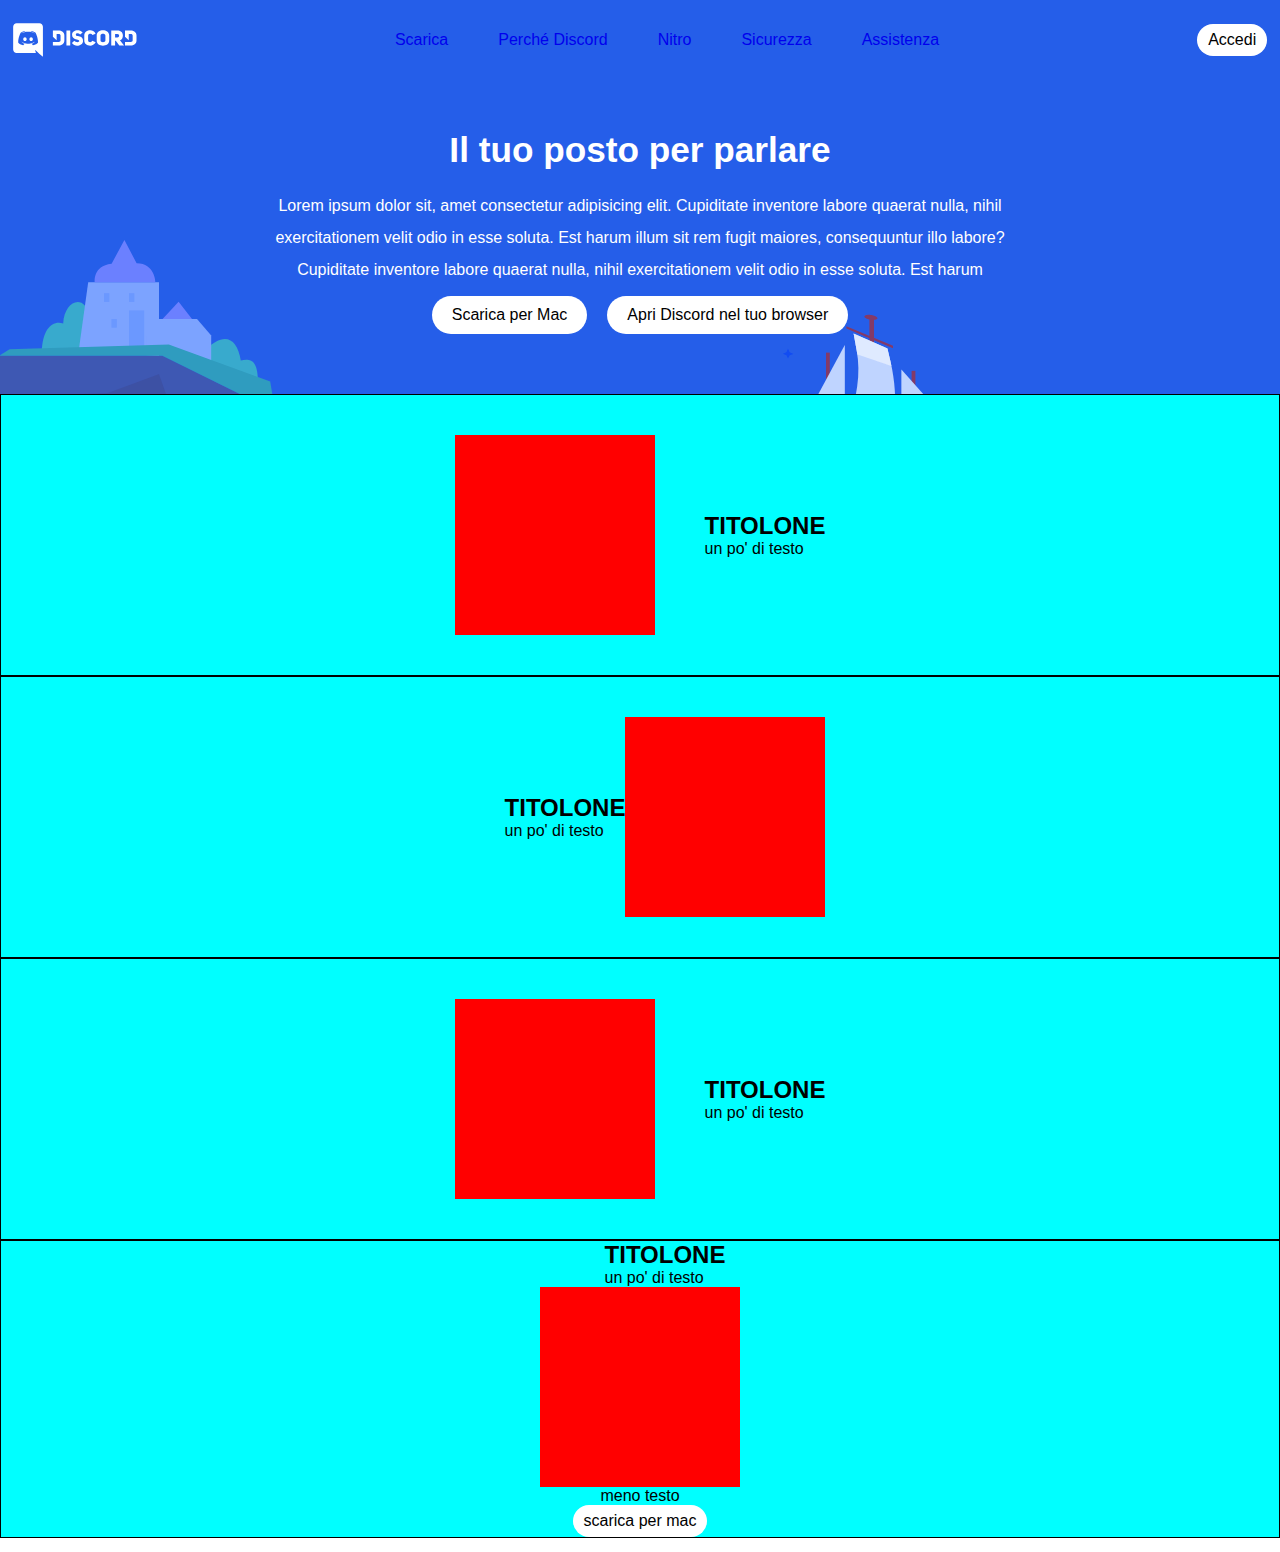
==== index.html @ cb8ab9f3 "[add] jumbotron background [fix] button" ====
<!DOCTYPE html>
<html lang="en">
<head>
  <meta charset="UTF-8">
  <meta name="viewport" content="width=device-width, initial-scale=1.0">
  
  <link rel="stylesheet" href="https://cdnjs.cloudflare.com/ajax/libs/font-awesome/6.4.0/css/all.min.css" integrity="sha512-iecdLmaskl7CVkqkXNQ/ZH/XLlvWZOJyj7Yy7tcenmpD1ypASozpmT/E0iPtmFIB46ZmdtAc9eNBvH0H/ZpiBw==" crossorigin="anonymous"/>
  
  <link rel="stylesheet" href="assets/css/style.css">
  <title>Discord</title>
</head>

<body>

  <header>

    <div class="top-bar container flexbox">

      <!-- logo-top -->
      <div class="logo-top">
        <img src="assets/img/logo.svg" alt="Logo">
      </div>
      <!-- /logo-top -->
      
      <div class="nav">
        <ul class="flexbox">
          <li><a href="#">Scarica</a></li>
          <li><a href="#">Perché Discord</a></li>
          <li><a href="#">Nitro</a></li>
          <li><a href="#">Sicurezza</a></li>
          <li><a href="#">Assistenza</a></li>
        </ul>
      </div>
      <!-- /nav -->
      
      <!-- login -->
      <div class="button small-btn" id="login">
        <a href="#">Accedi</a>
      </div>
      <!-- /login -->

    </div>
    

  </header>
  
  <main>

    <!-- DESCRIZIONE + DOWNLOAD -->
    <div class="jumbotron">
      <div class="dida-download container">
        <h1>Il tuo posto per parlare</h1>
        
        <p>
          Lorem ipsum dolor sit, amet consectetur adipisicing elit. Cupiditate inventore labore quaerat nulla, nihil exercitationem velit odio in esse soluta. Est harum illum sit rem fugit maiores, consequuntur illo labore? Cupiditate inventore labore quaerat nulla, nihil exercitationem velit odio in esse soluta. Est harum 
        </p>
        
        <ul class="download flexbox">
          <li>
            <div class="button big-btn" id="top-mac-download">
              <a href="#"><i class="fa-solid fa-down-long"></i> Scarica per Mac</a>

            </div>
          </li>
          
          <li>
            <div class="button big-btn" id="link-web-app">
              <a href="#">Apri Discord nel tuo browser</a>
            </div>
          </li>
        </ul>
        
        
      </div>
    </div>
    <!-- /DESCRIZIONE + DOWNLOAD -->

    <!-- INFOBOX CONTAINER -->
    <div class="main-center flexbox">
      
      <!-- INFO 1 -->
      <section class="info-box">
        <div class="info-section container flexbox">
          
          <div class="img-box"></div>
          <div class="text-box">
            <h2>TITOLONE</h2>
            <p>un po' di testo</p>
          </div>
        </div>
        
      </section>
      <!-- /INFO 1 -->
      
      <!-- INFO 2 -->
      <section class="info-box">
        <div class="info-section container flexbox">
          
          <div class="img-box"></div>
          <div class="text-box">
            <h2>TITOLONE</h2>
            <p>un po' di testo</p>
          </div>
        </div>
        
      </section>
      <!-- /INFO 2 -->
      
      <!-- INFO 3 -->
      <section class="info-box">
        <div class="info-section container flexbox">
          
          <div class="img-box"></div>
          <div class="text-box">
            <h2>TITOLONE</h2>
            <p>un po' di testo</p>
          </div>
        </div>
        
      </section>
      <!-- /INFO 3 -->
      
      <!-- INFO 4 COLUMN GROW -->
      <section class="info-box">
        <div class="container flexbox special">
          <div class="button" id="mac-download">scarica per mac</div>
          <span>meno testo</span>
          <div class="img-box"></div>
          <div class="text-box">
            <h2>TITOLONE</h2>
            <p>un po' di testo</p>
          </div>
        </div>
        
      </section>
      <!-- /INFO 4 COLUMN GROW -->
    </div>
    <!-- /INFOBOX CONTAINER -->
    
    
  </main>
  
  <footer>
    <div class="footer-top">
      <!-- dida + social -->
      <div class="dida">
        
      </div>
      <!-- /dida + social -->
      
      <!-- prodotto -->
      <div class="section-list">
        
      </div>
      <!-- /prodotto -->
      
      <div class="section-list">
        
      </div>
      <!-- /compagnia -->
      
      <!-- risorse -->
      <div class="section-list">
        
      </div>
      <!-- /risorse -->
      
      <!-- norme -->
      <div class="section-list">
        
      </div>
      <!-- /norme -->
    </div>
    
    <div div class="footer-bottom">
      <div class="logo-bottom"></div>
      <div class="button" id="register"></div>
    </div>
  </footer>
  
</body>
</html>
---- assets/css/style.css ----
* {
  margin: 0;
  padding: 0;
  box-sizing: border-box;
}

body {
  font-family: 'Trebuchet MS', 'Lucida Sans Unicode', 'Lucida Grande', 'Lucida Sans', Arial, sans-serif;
  background-color: #fff;
}

a {
  text-decoration: none;
}

ul li {
  list-style: none;
}

.debug {
  border: 1px solid black;
}

.container {
  width: 98%;
  max-width: 1400px;
  margin: 0 auto;
}

.flexbox {
  display: flex;
  justify-content: center;
}

.clearfix::after {
  content: '';
  display: table;
  clear: both;
}

/* HEADER */

header {
  background-color: #255EE9;
  /* CANCELLA L'ALTEZZA E BORDER */
  height: 80px; 
}

header .top-bar {
  justify-content: space-between;
  align-items: center;
  height: 100%;
}

.top-bar .logo-top img {
  vertical-align: middle;
}

.top-bar ul li {
  padding: 0 25px;
  color: white;
}

.button {
  padding: 7px 11px;
  border-radius: 20px;
  background-color: white;
}

.button.small {
  font-size: 0.8rem;
}

.button a {
  color: black;

}

.button.big-btn {
  display: inline-block;
  padding: 10px 20px;
}


.top-bar .nav a:hover {
  color: white;
  text-decoration: underline;
}

.top-bar .nav a:visited {
  color: white;
}

/* JUMBOTRON */

.jumbotron {
  background-image: url(../img/jumbo.png);
  background-size: auto;
  padding: 50px 0;
  color: white;
  text-align: center;
}

.jumbotron .container {
  width: 60%;
}

.jumbotron h1 {
  padding-bottom: 20px;
  font-size: 2.2rem;
}

.jumbotron p {
  line-height: 2;
}

.download {
  justify-content: center;
}

.jumbotron ul li {
  padding: 10px;
}

/* MAIN */

.info-box {
  width: 100%;
  /* height: 400px; */
  background-color: cyan;
  border: 1px solid black;
  /* flex-grow: 1; */
}

.info-section {
  padding: 40px 0;
  align-items: center;
}

.info-box .img-box {
  width: 200px;
  height: 200px;
  background-color: red;
}

.info-box .text-box {
  padding-left: 50px;
}

.main-center {
  flex-direction: column;
}

.info-box .special {
  flex-direction: column-reverse;
  align-items: center;
}

.main-center .info-box:nth-child(even) .info-section {
  flex-direction: row-reverse;
}
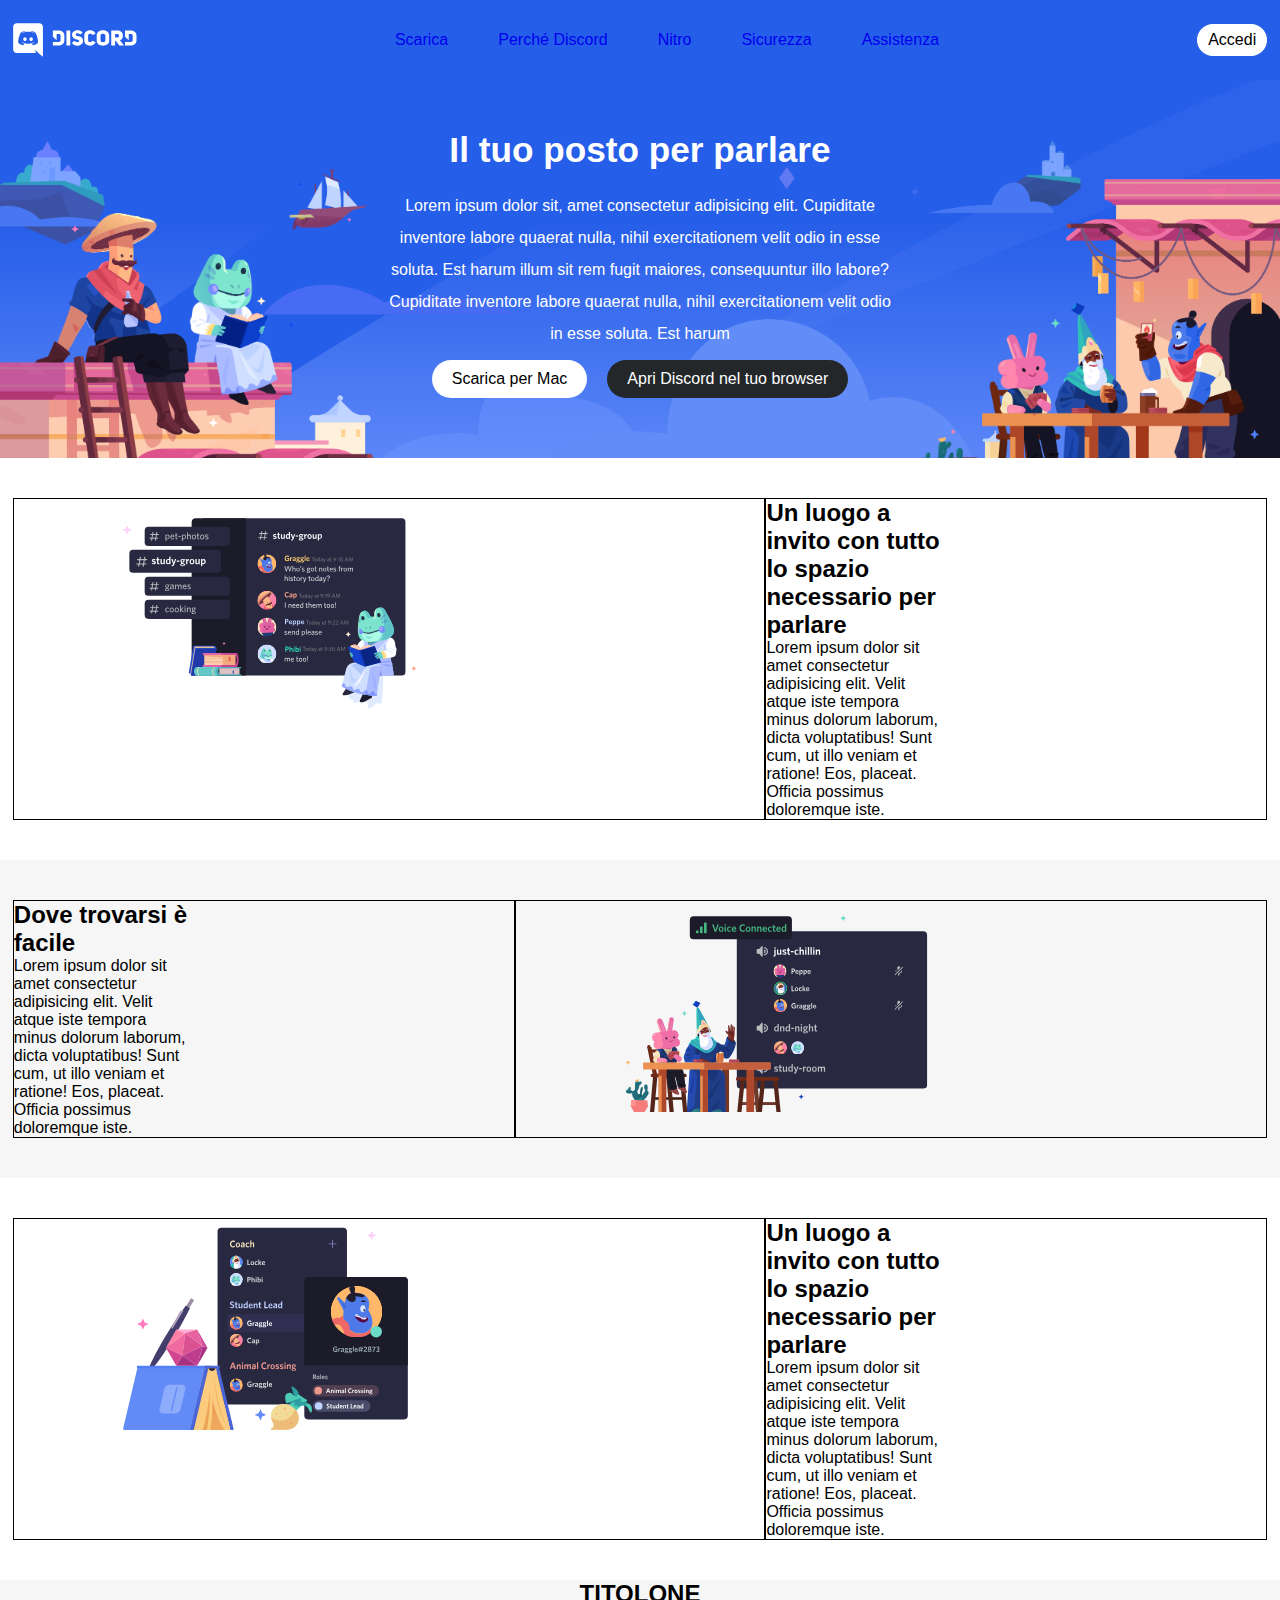
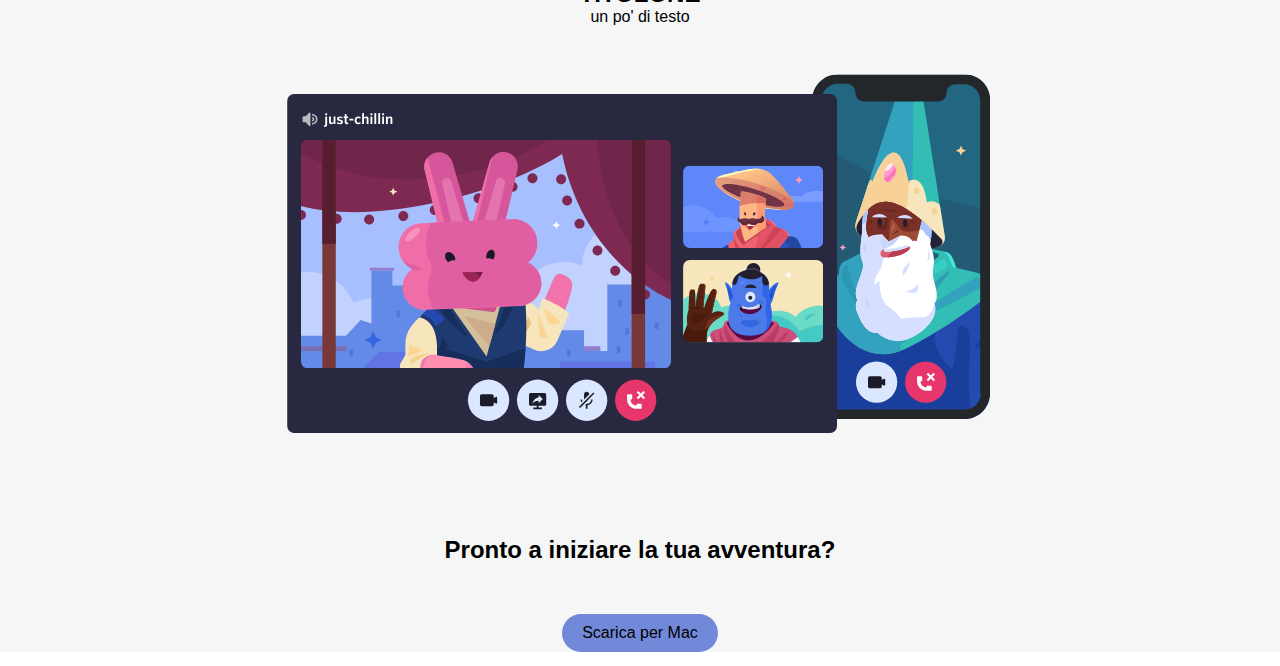
==== commit 3216d25f: "[add] main section" ====
--- a/index.html
+++ b/index.html
@@ -80,56 +80,80 @@
       
       <!-- INFO 1 -->
       <section class="info-box">
-        <div class="info-section container flexbox">
-          
-          <div class="img-box"></div>
+        <div class="info-section container flexbox debug-box">
+          
+          <div class="img-box">
+            <img src="assets/img/item1.svg" alt="">
+          </div>
+
+          <div class="text-box">
+            <h2>Un luogo a invito con tutto lo spazio necessario per parlare</h2>
+            <p>Lorem ipsum dolor sit amet consectetur adipisicing elit. Velit atque iste tempora minus dolorum laborum, dicta voluptatibus! Sunt cum, ut illo veniam et ratione! Eos, placeat. Officia possimus doloremque iste.</p>
+          </div>
+
+        </div>
+        
+      </section>
+      <!-- /INFO 1 -->
+      
+      <!-- INFO 2 -->
+      <section class="info-box">
+        <div class="info-section container flexbox debug-box">
+          
+          <div class="img-box">
+            <img src="assets/img/item2.svg" alt="">
+          </div>
+
+          <div class="text-box">
+            <h2>Dove trovarsi è facile</h2>
+            <p>Lorem ipsum dolor sit amet consectetur adipisicing elit. Velit atque iste tempora minus dolorum laborum, dicta voluptatibus! Sunt cum, ut illo veniam et ratione! Eos, placeat. Officia possimus doloremque iste.</p>
+          </div>
+
+        </div>
+        
+      </section>
+      <!-- /INFO 2 -->
+      
+      <!-- INFO 3 -->
+      <section class="info-box">
+        <div class="info-section container flexbox debug-box">
+          
+          <div class="img-box">
+            <img src="assets/img/item3.svg" alt="">
+          </div>
+
+          <div class="text-box">
+            <h2>Un luogo a invito con tutto lo spazio necessario per parlare</h2>
+            <p>Lorem ipsum dolor sit amet consectetur adipisicing elit. Velit atque iste tempora minus dolorum laborum, dicta voluptatibus! Sunt cum, ut illo veniam et ratione! Eos, placeat. Officia possimus doloremque iste.</p>
+          </div>
+
+        </div>
+        
+      </section>
+      <!-- /INFO 3 -->
+      
+      <!-- INFO 4 COLUMN GROW -->
+      <section class="info-box">
+        <div class="special container flexbox">
           <div class="text-box">
             <h2>TITOLONE</h2>
             <p>un po' di testo</p>
           </div>
-        </div>
-        
-      </section>
-      <!-- /INFO 1 -->
-      
-      <!-- INFO 2 -->
-      <section class="info-box">
-        <div class="info-section container flexbox">
-          
-          <div class="img-box"></div>
-          <div class="text-box">
-            <h2>TITOLONE</h2>
-            <p>un po' di testo</p>
-          </div>
-        </div>
-        
-      </section>
-      <!-- /INFO 2 -->
-      
-      <!-- INFO 3 -->
-      <section class="info-box">
-        <div class="info-section container flexbox">
-          
-          <div class="img-box"></div>
-          <div class="text-box">
-            <h2>TITOLONE</h2>
-            <p>un po' di testo</p>
-          </div>
-        </div>
-        
-      </section>
-      <!-- /INFO 3 -->
-      
-      <!-- INFO 4 COLUMN GROW -->
-      <section class="info-box">
-        <div class="container flexbox special">
-          <div class="button" id="mac-download">scarica per mac</div>
-          <span>meno testo</span>
-          <div class="img-box"></div>
-          <div class="text-box">
-            <h2>TITOLONE</h2>
-            <p>un po' di testo</p>
-          </div>
+
+          <div class="img-box">
+            <img src="assets/img/item4-big.svg" alt="">
+          </div>
+
+          <div class="cta">
+            <h2>Pronto a iniziare la tua avventura?</h2>
+          </div>
+          
+          <div class="button big-btn" id="main-download">
+            <a href="#">
+              <i class="fa-solid fa-down-long"></i> Scarica per Mac
+            </a>
+          </div>
+
         </div>
         
       </section>
--- a/assets/css/style.css
+++ b/assets/css/style.css
@@ -18,6 +18,11 @@
 }
 
 .debug {
+  border: 3px solid black;
+}
+
+.debug-box > div {
+  background-color: rgba(255, 0, 0, 0,2);
   border: 1px solid black;
 }
 
@@ -76,75 +81,87 @@
 
 }
 
+
+.top-bar .nav a:hover {
+  color: white;
+  text-decoration: underline;
+}
+
+.top-bar .nav a:visited {
+  color: white;
+}
+
+/* JUMBOTRON */
+
+.jumbotron {
+  padding: 50px 0;
+  background-image: url(../img/jumbo.png);
+  background-size: cover;
+  background-repeat: no-repeat;
+  color: white;
+  text-align: center;
+}
+
+.jumbotron .container {
+  width: 40%;
+}
+
+.jumbotron h1 {
+  padding-bottom: 20px;
+  font-size: 2.2rem;
+}
+
+.jumbotron p {
+  line-height: 2;
+}
+
+.download {
+  justify-content: center;
+}
+
+.jumbotron ul li {
+  padding: 10px;
+}
+
 .button.big-btn {
   display: inline-block;
   padding: 10px 20px;
 }
 
-
-.top-bar .nav a:hover {
-  color: white;
-  text-decoration: underline;
-}
-
-.top-bar .nav a:visited {
-  color: white;
-}
-
-/* JUMBOTRON */
-
-.jumbotron {
-  background-image: url(../img/jumbo.png);
-  background-size: auto;
-  padding: 50px 0;
-  color: white;
-  text-align: center;
-}
-
-.jumbotron .container {
-  width: 60%;
-}
-
-.jumbotron h1 {
-  padding-bottom: 20px;
-  font-size: 2.2rem;
-}
-
-.jumbotron p {
-  line-height: 2;
-}
-
-.download {
-  justify-content: center;
-}
-
-.jumbotron ul li {
-  padding: 10px;
+#link-web-app {
+  background-color: #23272A;
+}
+
+#link-web-app a {
+  color: white;
 }
 
 /* MAIN */
 
-.info-box {
-  width: 100%;
-  /* height: 400px; */
-  background-color: cyan;
-  border: 1px solid black;
-  /* flex-grow: 1; */
-}
+/* .info-box {
+
+} */
 
 .info-section {
   padding: 40px 0;
-  align-items: center;
+  /* align-items: center;
+  justify-content: center; */
 }
 
 .info-box .img-box {
-  width: 200px;
-  height: 200px;
-  background-color: red;
+  width: 60%;
+  padding-left: 100px;
+  
+}
+
+.info-box .img-box img{
+  width: 50%;
 }
 
 .info-box .text-box {
-  padding-left: 50px;
+  width: 40%;
+  height: 100%;
+  padding-right: 325px;
 }
 
 .main-center {
@@ -152,10 +169,37 @@
 }
 
 .info-box .special {
-  flex-direction: column-reverse;
+  flex-direction: column;
   align-items: center;
+}
+
+
+.main-center .info-box:nth-child(even){
+  background-color: #F6F6F6;;
 }
 
 .main-center .info-box:nth-child(even) .info-section {
   flex-direction: row-reverse;
+}
+
+.special .text-box {
+  text-align: center;
+  width: 100%;
+  padding-right: 0;
+}
+
+.special .img-box {
+  padding: 0;
+}
+
+.special .img-box img {
+  width: 100%;  
+}
+
+.cta {
+  padding: 50px 0;
+} 
+
+#main-download {
+  background-color: #7289DA;
 }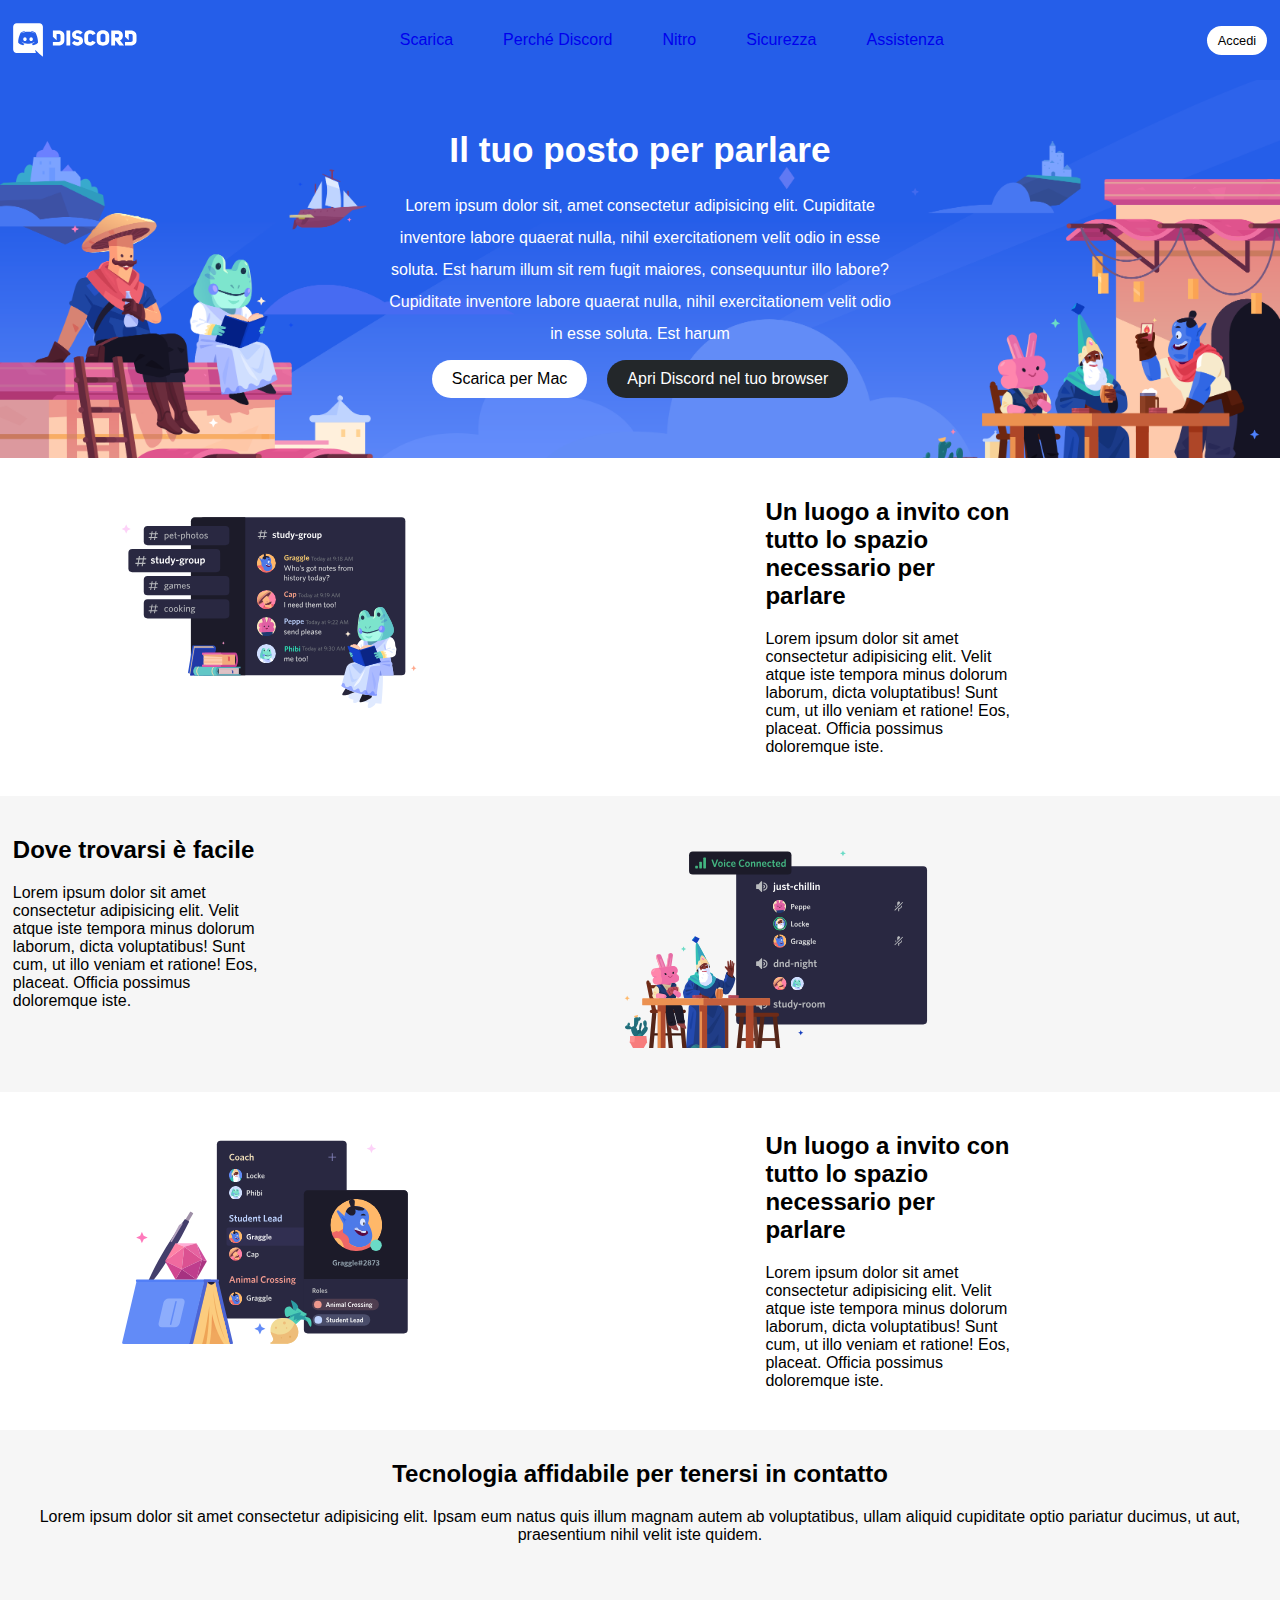
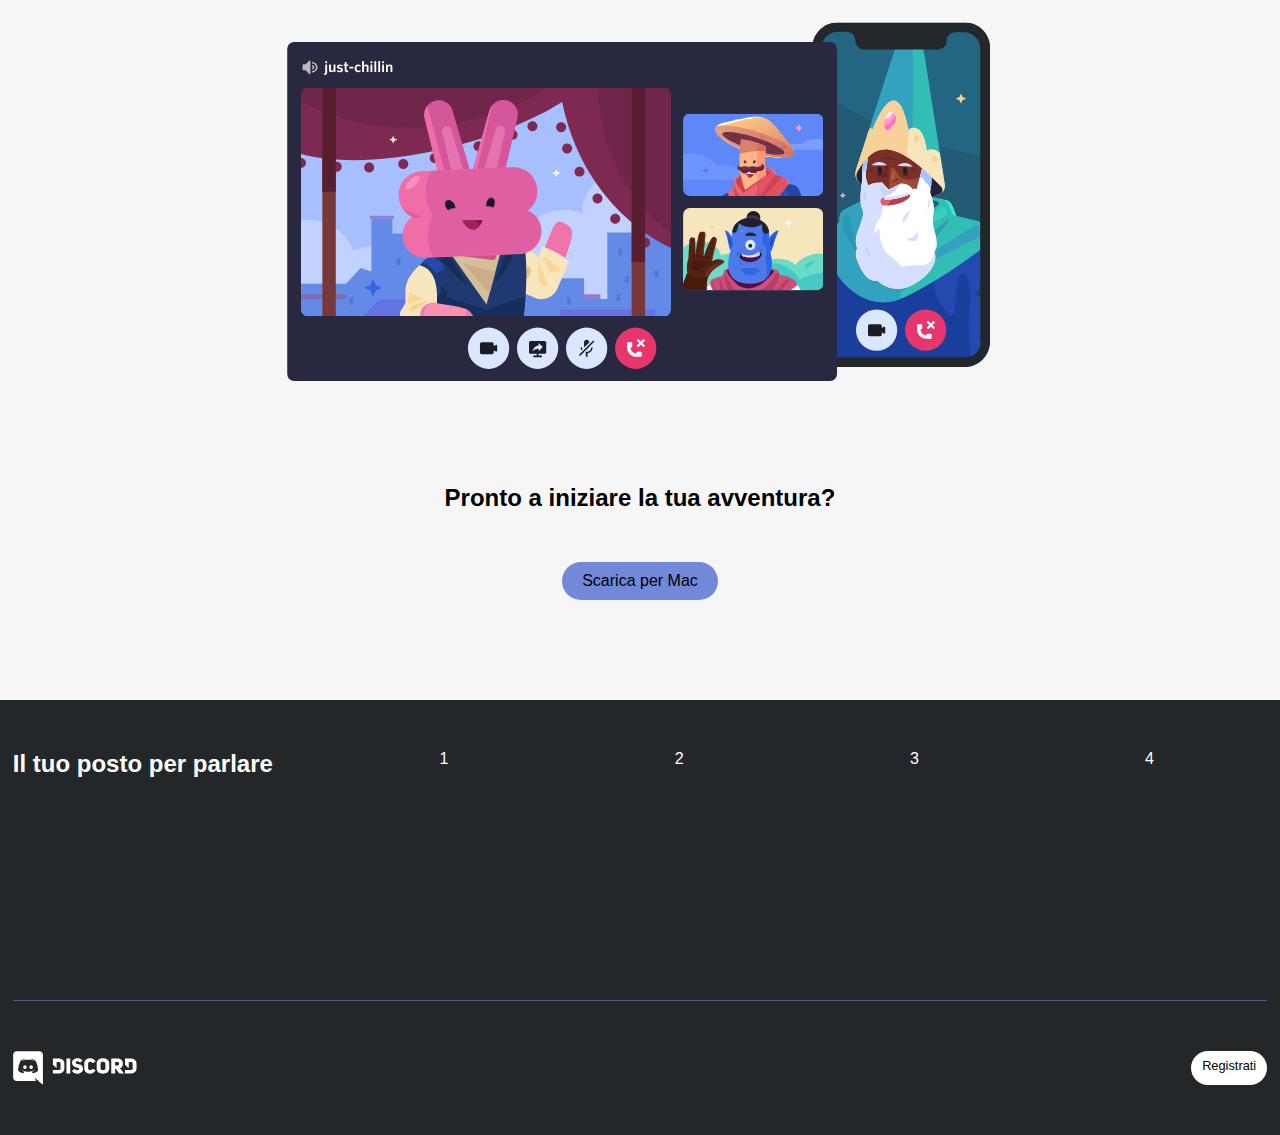
==== commit 3297af75: "[add] structure footer" ====
--- a/index.html
+++ b/index.html
@@ -80,7 +80,7 @@
       
       <!-- INFO 1 -->
       <section class="info-box">
-        <div class="info-section container flexbox debug-box">
+        <div class="info-section container flexbox">
           
           <div class="img-box">
             <img src="assets/img/item1.svg" alt="">
@@ -98,7 +98,7 @@
       
       <!-- INFO 2 -->
       <section class="info-box">
-        <div class="info-section container flexbox debug-box">
+        <div class="info-section container flexbox">
           
           <div class="img-box">
             <img src="assets/img/item2.svg" alt="">
@@ -116,7 +116,7 @@
       
       <!-- INFO 3 -->
       <section class="info-box">
-        <div class="info-section container flexbox debug-box">
+        <div class="info-section container flexbox">
           
           <div class="img-box">
             <img src="assets/img/item3.svg" alt="">
@@ -136,8 +136,8 @@
       <section class="info-box">
         <div class="special container flexbox">
           <div class="text-box">
-            <h2>TITOLONE</h2>
-            <p>un po' di testo</p>
+            <h2>Tecnologia affidabile per tenersi in contatto</h2>
+            <p>Lorem ipsum dolor sit amet consectetur adipisicing elit. Ipsam eum natus quis illum magnam autem ab voluptatibus, ullam aliquid cupiditate optio pariatur ducimus, ut aut, praesentium nihil velit iste quidem.</p>
           </div>
 
           <div class="img-box">
@@ -165,40 +165,28 @@
   </main>
   
   <footer>
-    <div class="footer-top">
+    <div class="footer-top container flexbox">
       <!-- dida + social -->
       <div class="dida">
-        
+        <h2>Il tuo posto per parlare</h2>
       </div>
       <!-- /dida + social -->
       
-      <!-- prodotto -->
-      <div class="section-list">
-        
+      <div class="menu flexbox">
+        <div class="col">1</div>
+        <div class="col">2</div>
+        <div class="col">3</div>
+        <div class="col">4</div>
       </div>
-      <!-- /prodotto -->
-      
-      <div class="section-list">
-        
-      </div>
-      <!-- /compagnia -->
-      
-      <!-- risorse -->
-      <div class="section-list">
-        
-      </div>
-      <!-- /risorse -->
-      
-      <!-- norme -->
-      <div class="section-list">
-        
-      </div>
-      <!-- /norme -->
     </div>
     
-    <div div class="footer-bottom">
-      <div class="logo-bottom"></div>
-      <div class="button" id="register"></div>
+    <div div class="footer-bottom container flexbox">
+      <div class="logo-bottom">
+        <img src="assets/img/logo.svg" alt="">
+      </div>
+      <div class="button small-btn" id="register">
+        <a href="#">Registrati</a>
+      </div>
     </div>
   </footer>
   
--- a/assets/css/style.css
+++ b/assets/css/style.css
@@ -57,7 +57,8 @@
   height: 100%;
 }
 
-.top-bar .logo-top img {
+.top-bar .logo-top img,
+.footer-bottom .logo-bottom img {
   vertical-align: middle;
 }
 
@@ -70,17 +71,24 @@
   padding: 7px 11px;
   border-radius: 20px;
   background-color: white;
-}
-
-.button.small {
+  /* display: inline-block; */
+}
+
+.button.small-btn {
   font-size: 0.8rem;
 }
 
 .button a {
   color: black;
-
-}
-
+}
+
+.text-box > h2 {
+  padding-bottom: 20px;
+}
+
+.text-box > p {
+  line-height: 1,5;
+}
 
 .top-bar .nav a:hover {
   color: white;
@@ -124,7 +132,6 @@
 }
 
 .button.big-btn {
-  display: inline-block;
   padding: 10px 20px;
 }
 
@@ -137,10 +144,6 @@
 }
 
 /* MAIN */
-
-/* .info-box {
-
-} */
 
 .info-section {
   padding: 40px 0;
@@ -161,7 +164,7 @@
 .info-box .text-box {
   width: 40%;
   height: 100%;
-  padding-right: 325px;
+  padding-right: 255px;
 }
 
 .main-center {
@@ -202,4 +205,45 @@
 
 #main-download {
   background-color: #7289DA;
+}
+
+.info-box .special .text-box {
+  padding: 30px 0;
+}
+
+.special {
+  padding-bottom: 100px;
+}
+
+/* FOOTER */
+
+footer {
+  background-color: #23272A;
+  color: white;
+  padding: 50px 0;
+  height: 100%;
+}
+
+.footer-top {
+  border-bottom: 1px solid #4F5D8C;
+  margin-bottom: 50px;
+}
+
+.footer-top .dida {
+  width: 25%;
+}
+
+.footer-top .menu {
+  width: 75%;
+  /* height: 100%; */
+}
+
+.footer-top .menu .col {
+  height: 250px;
+  flex-basis: 100%;
+  text-align: center;
+}
+
+.footer-bottom {
+  justify-content: space-between;
 }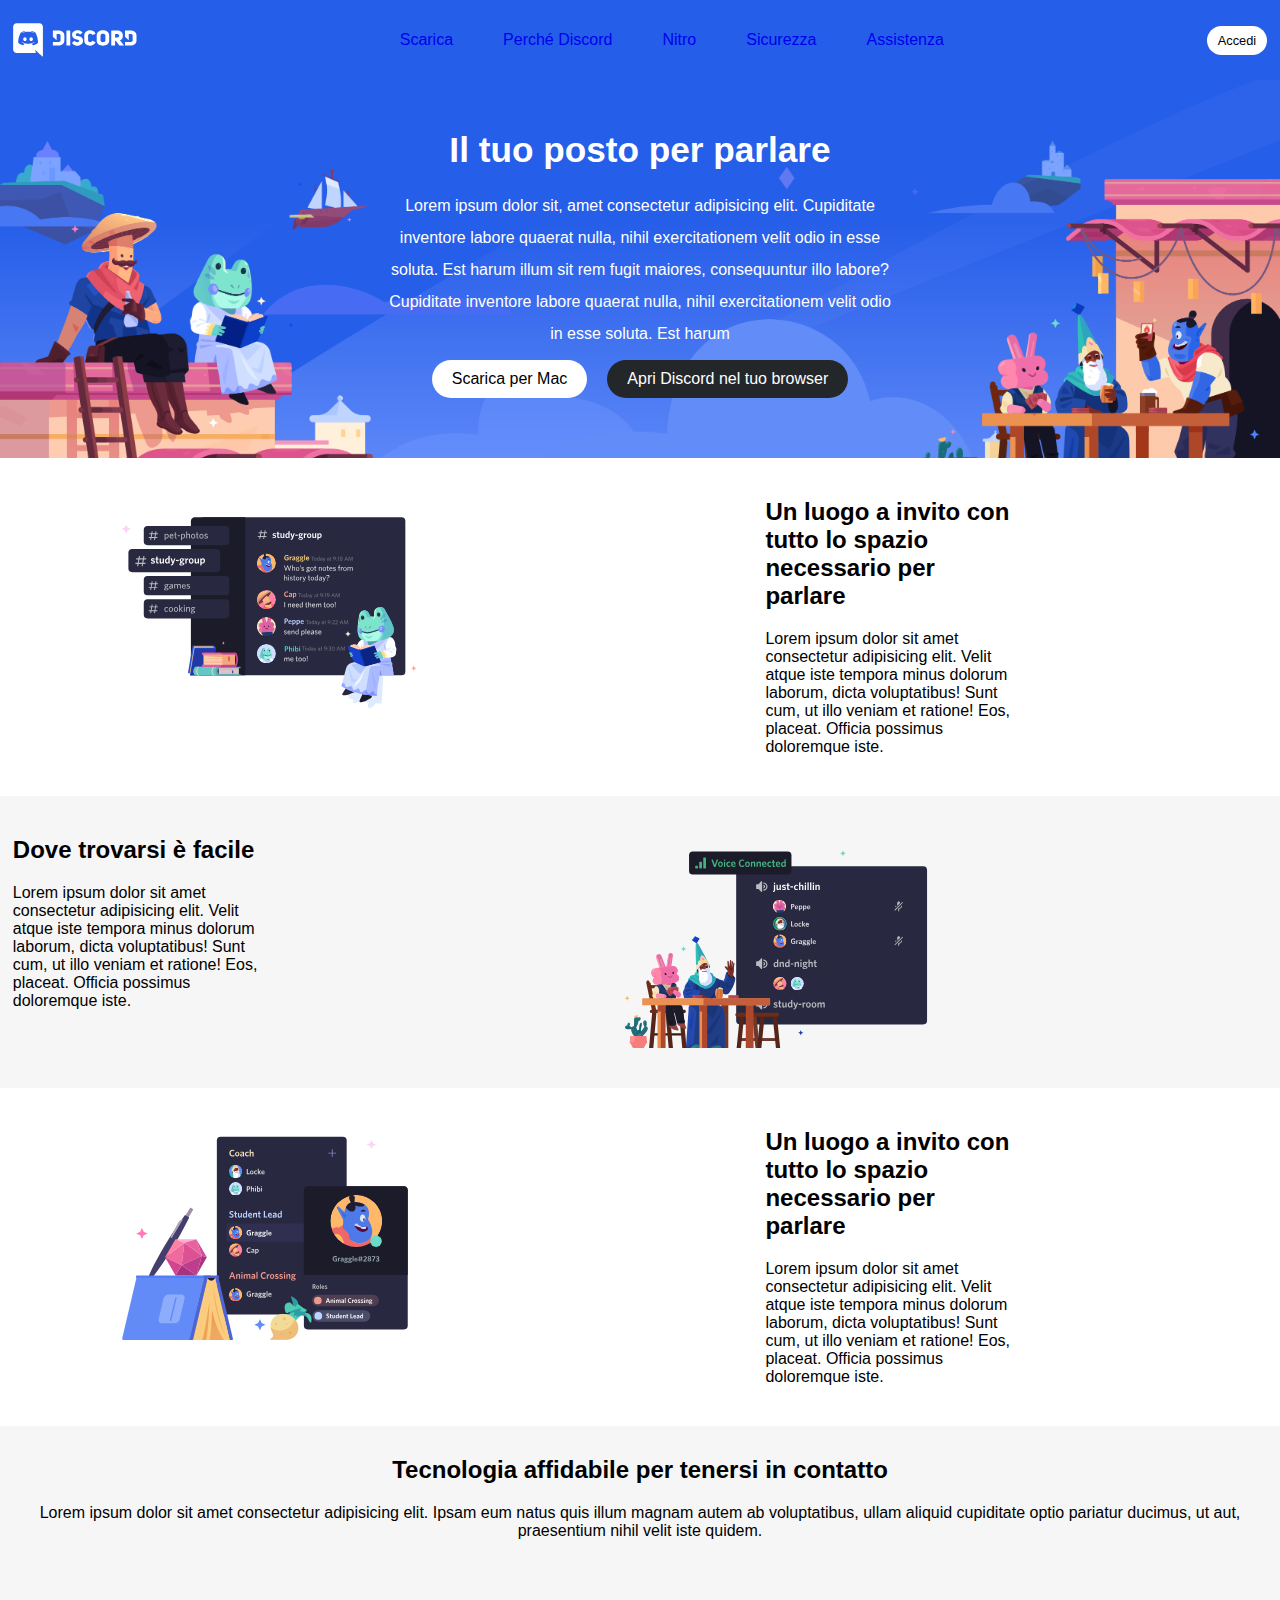
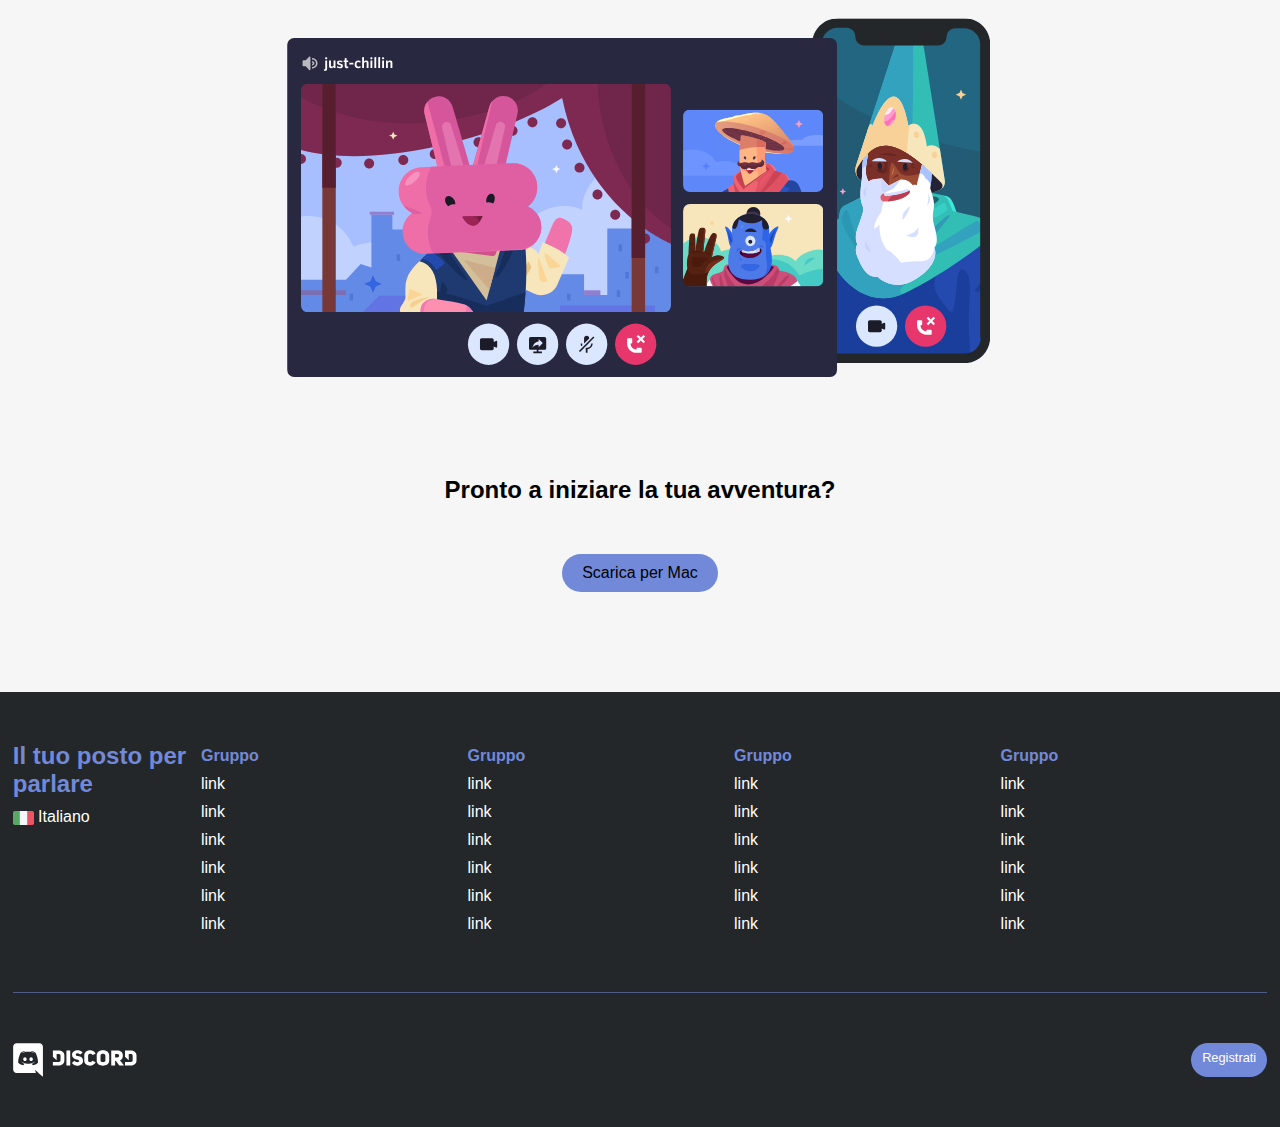
==== commit 7b1f2c27: "[add] footer" ====
--- a/index.html
+++ b/index.html
@@ -168,25 +168,85 @@
     <div class="footer-top container flexbox">
       <!-- dida + social -->
       <div class="dida">
+        
         <h2>Il tuo posto per parlare</h2>
+        
+        <span>
+          <img src="assets/img/ita.png" alt="">
+          Italiano <i class="fa-solid fa-chevron-down"></i>
+        </span>
+        
+        <div class="social-icon">
+          <i class="fa-brands fa-twitter"></i>
+          <i class="fa-brands fa-instagram"></i>
+        </div>
+
       </div>
       <!-- /dida + social -->
       
       <div class="menu flexbox">
-        <div class="col">1</div>
-        <div class="col">2</div>
-        <div class="col">3</div>
-        <div class="col">4</div>
+
+        <div class="col">
+          <ul>
+            <li>Gruppo</li>
+            <li><a href="#"></a>link</li>
+            <li><a href="#"></a>link</li>
+            <li><a href="#"></a>link</li>
+            <li><a href="#"></a>link</li>
+            <li><a href="#"></a>link</li>
+            <li><a href="#"></a>link</li>
+          </ul>
+        </div>
+
+        <div class="col">
+          <ul>
+            <li>Gruppo</li>
+            <li><a href="#"></a>link</li>
+            <li><a href="#"></a>link</li>
+            <li><a href="#"></a>link</li>
+            <li><a href="#"></a>link</li>
+            <li><a href="#"></a>link</li>
+            <li><a href="#"></a>link</li>
+          </ul>
+        </div>
+
+        <div class="col">
+          <ul>
+            <li>Gruppo</li>
+            <li><a href="#"></a>link</li>
+            <li><a href="#"></a>link</li>
+            <li><a href="#"></a>link</li>
+            <li><a href="#"></a>link</li>
+            <li><a href="#"></a>link</li>
+            <li><a href="#"></a>link</li>
+          </ul>
+        </div>
+
+        <div class="col">
+          <ul>
+            <li>Gruppo</li>
+            <li><a href="#"></a>link</li>
+            <li><a href="#"></a>link</li>
+            <li><a href="#"></a>link</li>
+            <li><a href="#"></a>link</li>
+            <li><a href="#"></a>link</li>
+            <li><a href="#"></a>link</li>
+          </ul>
+        </div>
+
       </div>
     </div>
     
     <div div class="footer-bottom container flexbox">
+      
       <div class="logo-bottom">
         <img src="assets/img/logo.svg" alt="">
       </div>
+
       <div class="button small-btn" id="register">
         <a href="#">Registrati</a>
       </div>
+
     </div>
   </footer>
   
--- a/assets/css/style.css
+++ b/assets/css/style.css
@@ -17,6 +17,10 @@
   list-style: none;
 }
 
+img {
+  vertical-align: middle;
+}
+
 .debug {
   border: 3px solid black;
 }
@@ -55,11 +59,6 @@
   justify-content: space-between;
   align-items: center;
   height: 100%;
-}
-
-.top-bar .logo-top img,
-.footer-bottom .logo-bottom img {
-  vertical-align: middle;
 }
 
 .top-bar ul li {
@@ -224,26 +223,56 @@
   height: 100%;
 }
 
+footer h2 {
+  color: #7289DA;
+}
+
+footer span {
+  display: inline-block;
+  padding: 10px 0;
+}
+
 .footer-top {
   border-bottom: 1px solid #4F5D8C;
   margin-bottom: 50px;
 }
 
 .footer-top .dida {
-  width: 25%;
+  width: 15%;
 }
 
 .footer-top .menu {
-  width: 75%;
+  width: 85%;
   /* height: 100%; */
 }
 
 .footer-top .menu .col {
   height: 250px;
   flex-basis: 100%;
-  text-align: center;
+  /* text-align: center; */
 }
 
 .footer-bottom {
   justify-content: space-between;
+}
+
+.dida img {
+  height: 14px;
+}
+
+.menu ul li {
+  padding: 5px 0;
+}
+
+.menu li:first-child {
+  color: #7289DA;
+  font-weight: bold;
+}
+
+#register {
+  background-color: #7289DA;
+}
+
+#register a {
+  color: white;
 }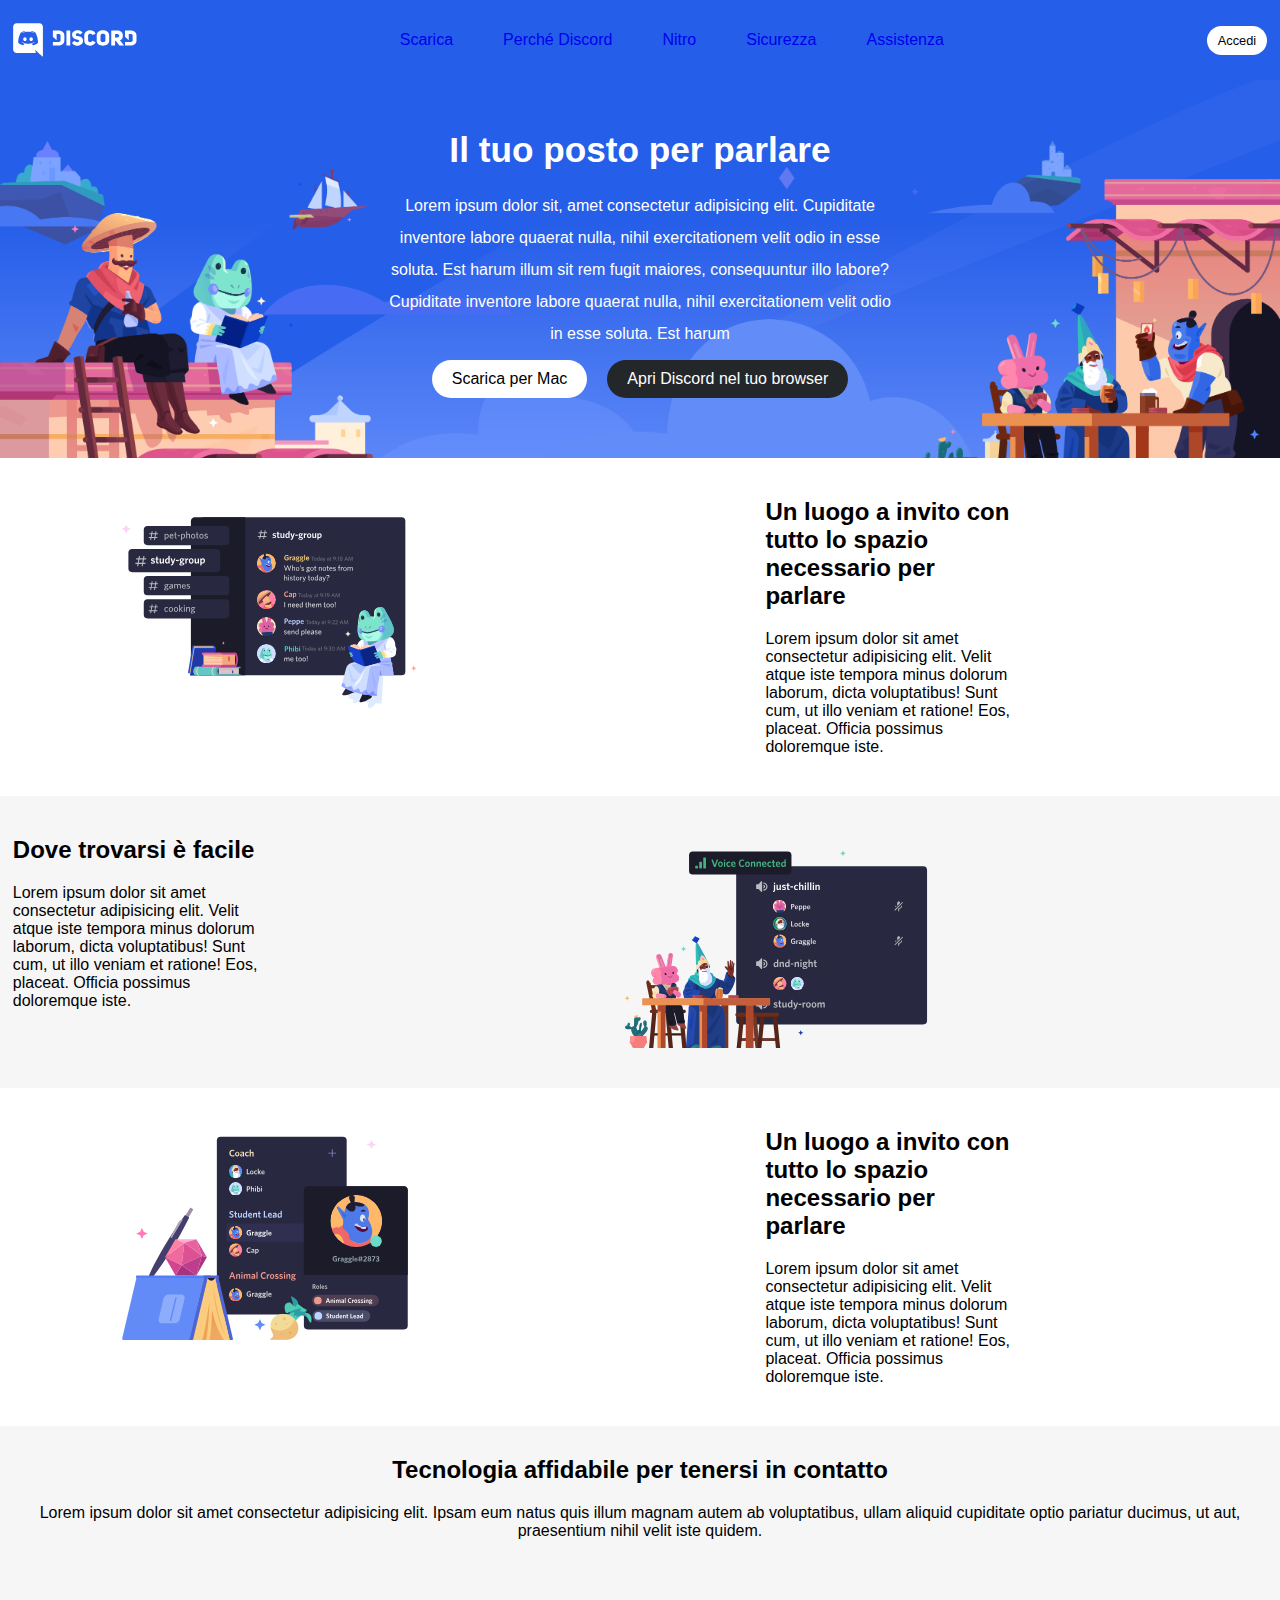
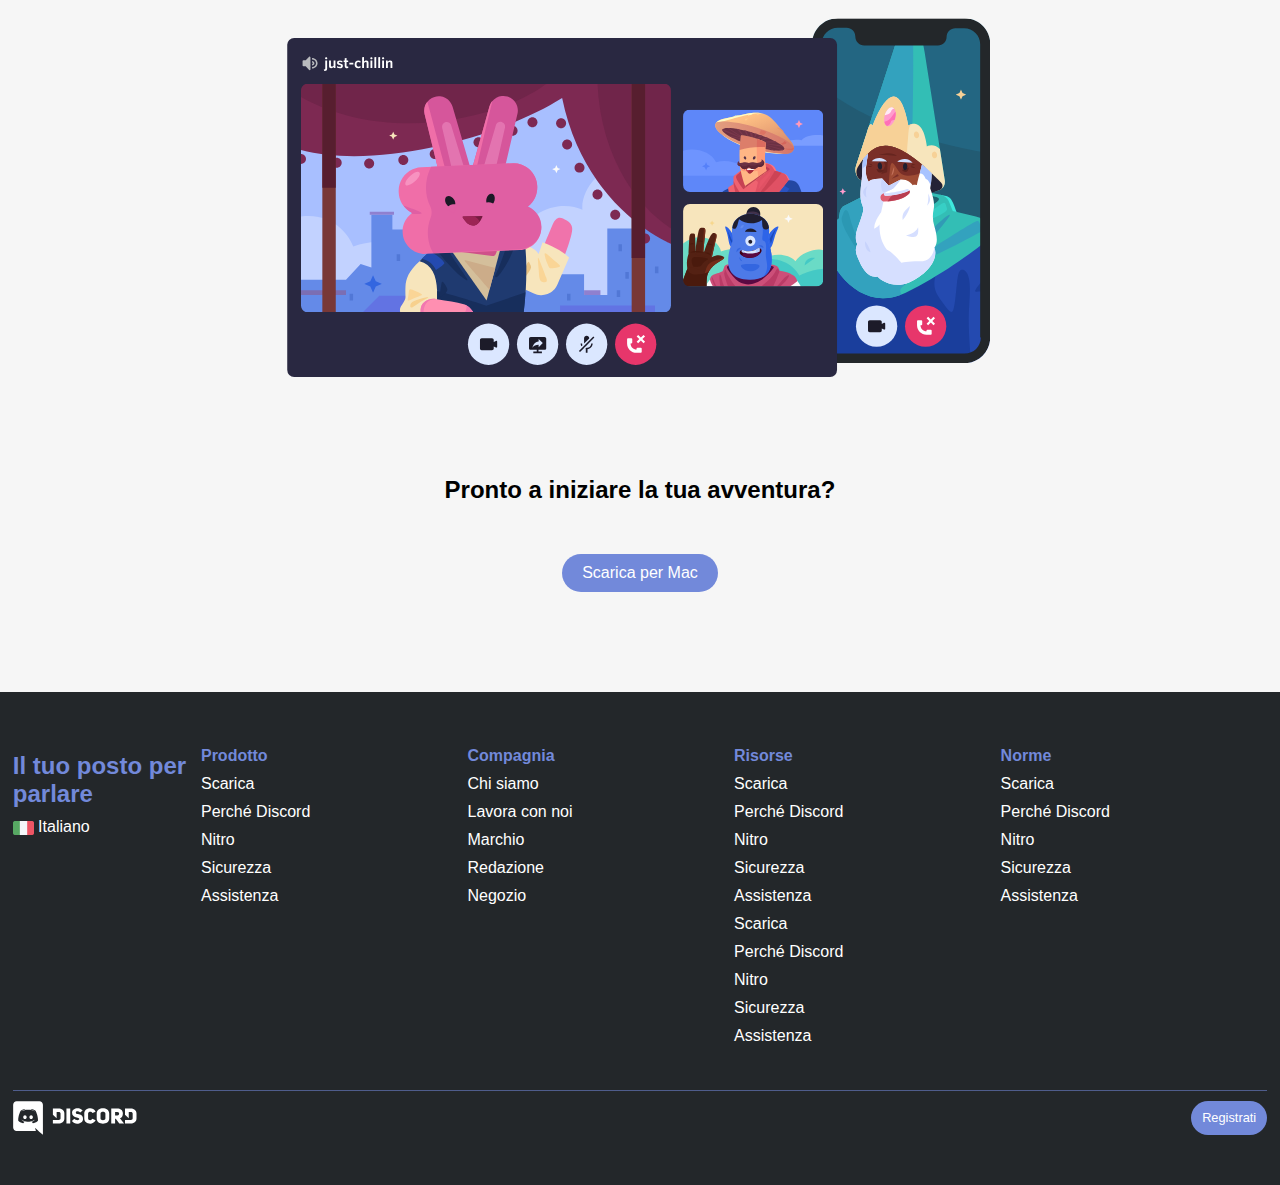
==== commit b435dc97: "[add]: contents footer" ====
--- a/index.html
+++ b/index.html
@@ -172,13 +172,17 @@
         <h2>Il tuo posto per parlare</h2>
         
         <span>
-          <img src="assets/img/ita.png" alt="">
-          Italiano <i class="fa-solid fa-chevron-down"></i>
+          <a href="#">
+            <img src="assets/img/ita.png" alt="">
+            Italiano <i class="fa-solid fa-chevron-down"></i>
+          </a>
         </span>
         
         <div class="social-icon">
           <i class="fa-brands fa-twitter"></i>
           <i class="fa-brands fa-instagram"></i>
+          <i class="fa-brands fa-square-facebook"></i>
+          <i class="fa-brands fa-youtube"></i>
         </div>
 
       </div>
@@ -188,49 +192,50 @@
 
         <div class="col">
           <ul>
-            <li>Gruppo</li>
-            <li><a href="#"></a>link</li>
-            <li><a href="#"></a>link</li>
-            <li><a href="#"></a>link</li>
-            <li><a href="#"></a>link</li>
-            <li><a href="#"></a>link</li>
-            <li><a href="#"></a>link</li>
-          </ul>
-        </div>
-
-        <div class="col">
-          <ul>
-            <li>Gruppo</li>
-            <li><a href="#"></a>link</li>
-            <li><a href="#"></a>link</li>
-            <li><a href="#"></a>link</li>
-            <li><a href="#"></a>link</li>
-            <li><a href="#"></a>link</li>
-            <li><a href="#"></a>link</li>
-          </ul>
-        </div>
-
-        <div class="col">
-          <ul>
-            <li>Gruppo</li>
-            <li><a href="#"></a>link</li>
-            <li><a href="#"></a>link</li>
-            <li><a href="#"></a>link</li>
-            <li><a href="#"></a>link</li>
-            <li><a href="#"></a>link</li>
-            <li><a href="#"></a>link</li>
-          </ul>
-        </div>
-
-        <div class="col">
-          <ul>
-            <li>Gruppo</li>
-            <li><a href="#"></a>link</li>
-            <li><a href="#"></a>link</li>
-            <li><a href="#"></a>link</li>
-            <li><a href="#"></a>link</li>
-            <li><a href="#"></a>link</li>
-            <li><a href="#"></a>link</li>
+            <li>Prodotto</li>
+            <li><a href="#"></a>Scarica</li>
+            <li><a href="#"></a>Perché Discord</li>
+            <li><a href="#"></a>Nitro</li>
+            <li><a href="#"></a>Sicurezza</li>
+            <li><a href="#"></a>Assistenza</li>
+          </ul>
+        </div>
+
+        <div class="col">
+          <ul>
+            <li>Compagnia</li>
+            <li><a href="#"></a>Chi siamo</li>
+            <li><a href="#"></a>Lavora con noi</li>
+            <li><a href="#"></a>Marchio</li>
+            <li><a href="#"></a>Redazione</li>
+            <li><a href="#"></a>Negozio</li>
+          </ul>
+        </div>
+
+        <div class="col">
+          <ul>
+            <li>Risorse</li>
+            <li><a href="#"></a>Scarica</li>
+            <li><a href="#"></a>Perché Discord</li>
+            <li><a href="#"></a>Nitro</li>
+            <li><a href="#"></a>Sicurezza</li>
+            <li><a href="#"></a>Assistenza</li>
+            <li><a href="#"></a>Scarica</li>
+            <li><a href="#"></a>Perché Discord</li>
+            <li><a href="#"></a>Nitro</li>
+            <li><a href="#"></a>Sicurezza</li>
+            <li><a href="#"></a>Assistenza</li>
+          </ul>
+        </div>
+
+        <div class="col">
+          <ul>
+            <li>Norme</li>
+            <li><a href="#"></a>Scarica</li>
+            <li><a href="#"></a>Perché Discord</li>
+            <li><a href="#"></a>Nitro</li>
+            <li><a href="#"></a>Sicurezza</li>
+            <li><a href="#"></a>Assistenza</li>
           </ul>
         </div>
 
--- a/assets/css/style.css
+++ b/assets/css/style.css
@@ -19,6 +19,10 @@
 
 img {
   vertical-align: middle;
+}
+
+i:hover {
+  cursor: pointer;
 }
 
 .debug {
@@ -206,6 +210,10 @@
   background-color: #7289DA;
 }
 
+#main-download a {
+  color: white;
+}
+
 .info-box .special .text-box {
   padding: 30px 0;
 }
@@ -232,13 +240,20 @@
   padding: 10px 0;
 }
 
+/* FOOTER TOP */
+
 .footer-top {
   border-bottom: 1px solid #4F5D8C;
-  margin-bottom: 50px;
+  margin-bottom: 10px;
+}
+
+.footer-top a {
+  color: white;
 }
 
 .footer-top .dida {
   width: 15%;
+  padding-top: 10px;
 }
 
 .footer-top .menu {
@@ -247,13 +262,14 @@
 }
 
 .footer-top .menu .col {
-  height: 250px;
+  /* height: 250px; */
   flex-basis: 100%;
+  padding-bottom: 40px;
   /* text-align: center; */
 }
 
-.footer-bottom {
-  justify-content: space-between;
+.social-icon i {
+  padding-right: 20px;
 }
 
 .dida img {
@@ -269,10 +285,16 @@
   font-weight: bold;
 }
 
+/* FOOTER BOTTOM */
+
+.footer-bottom {
+  justify-content: space-between;
+}
 #register {
   background-color: #7289DA;
 }
 
 #register a {
   color: white;
+  line-height: 20px;
 }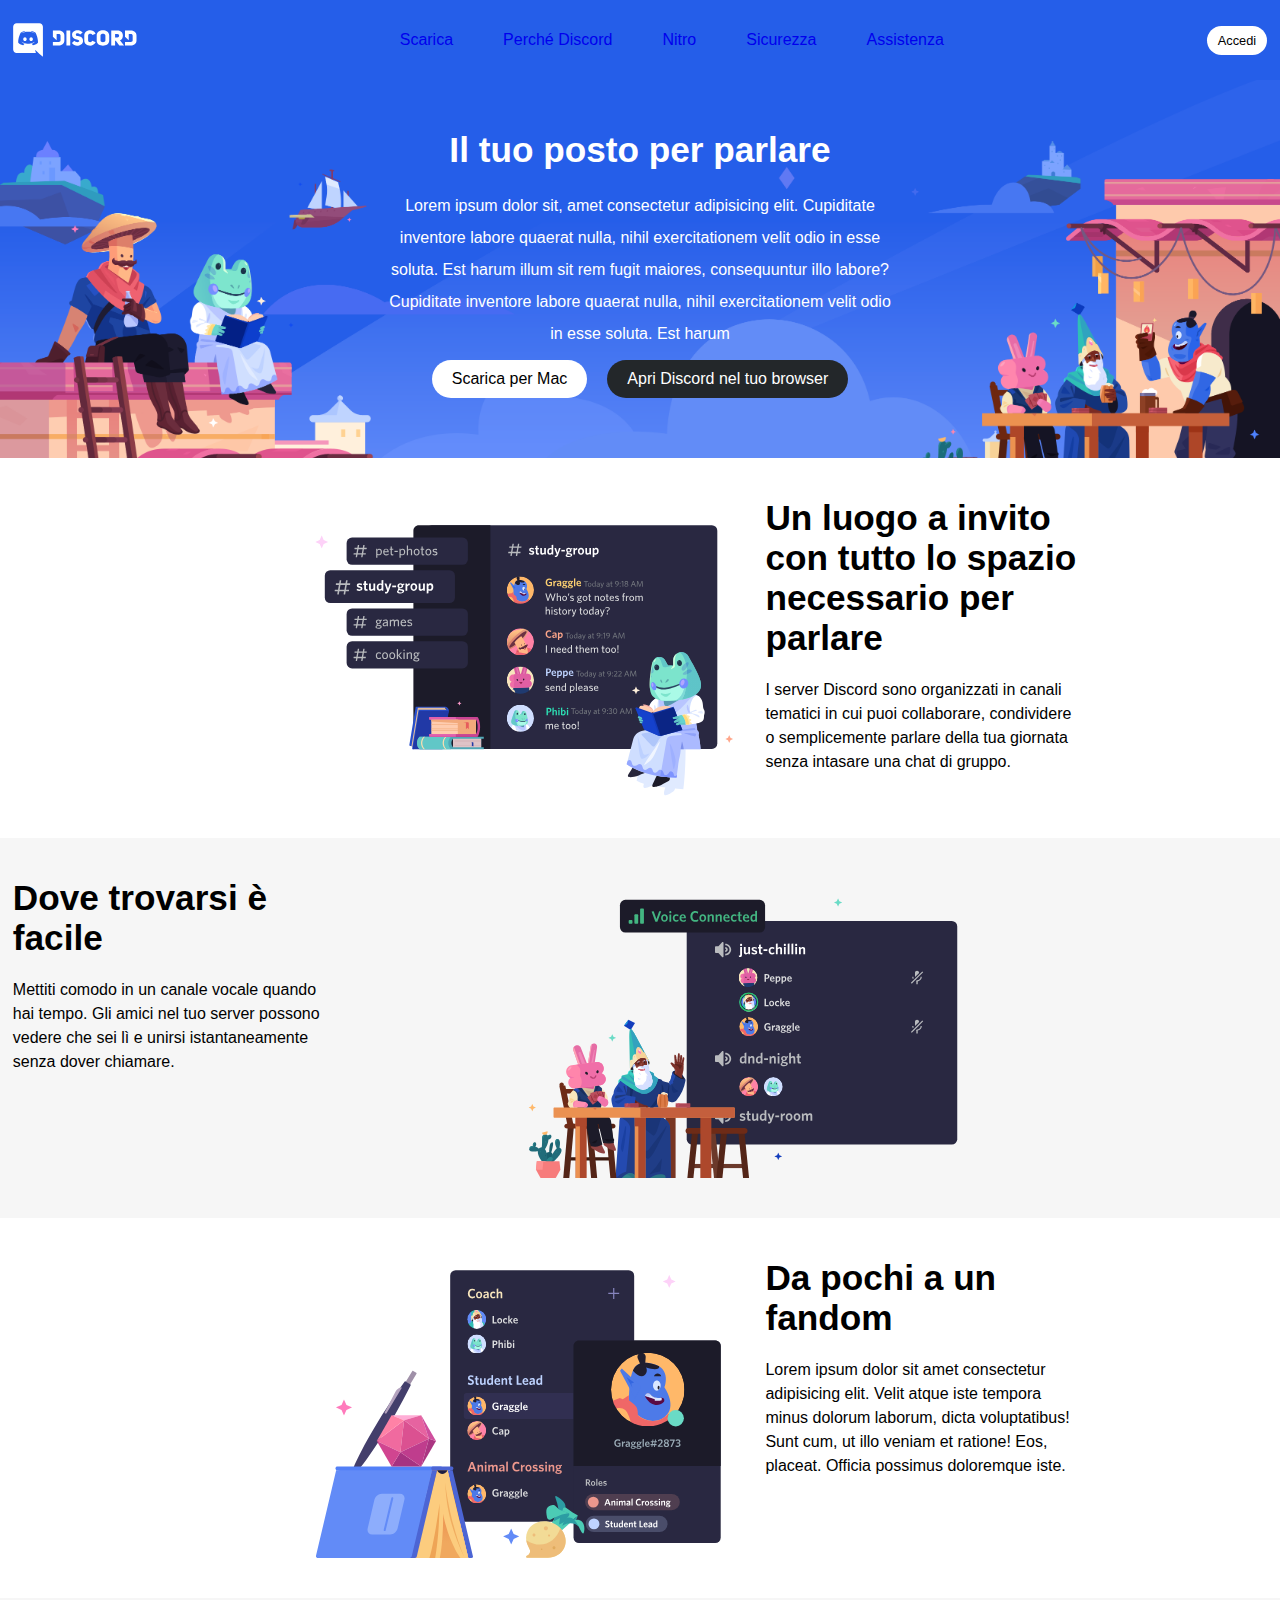
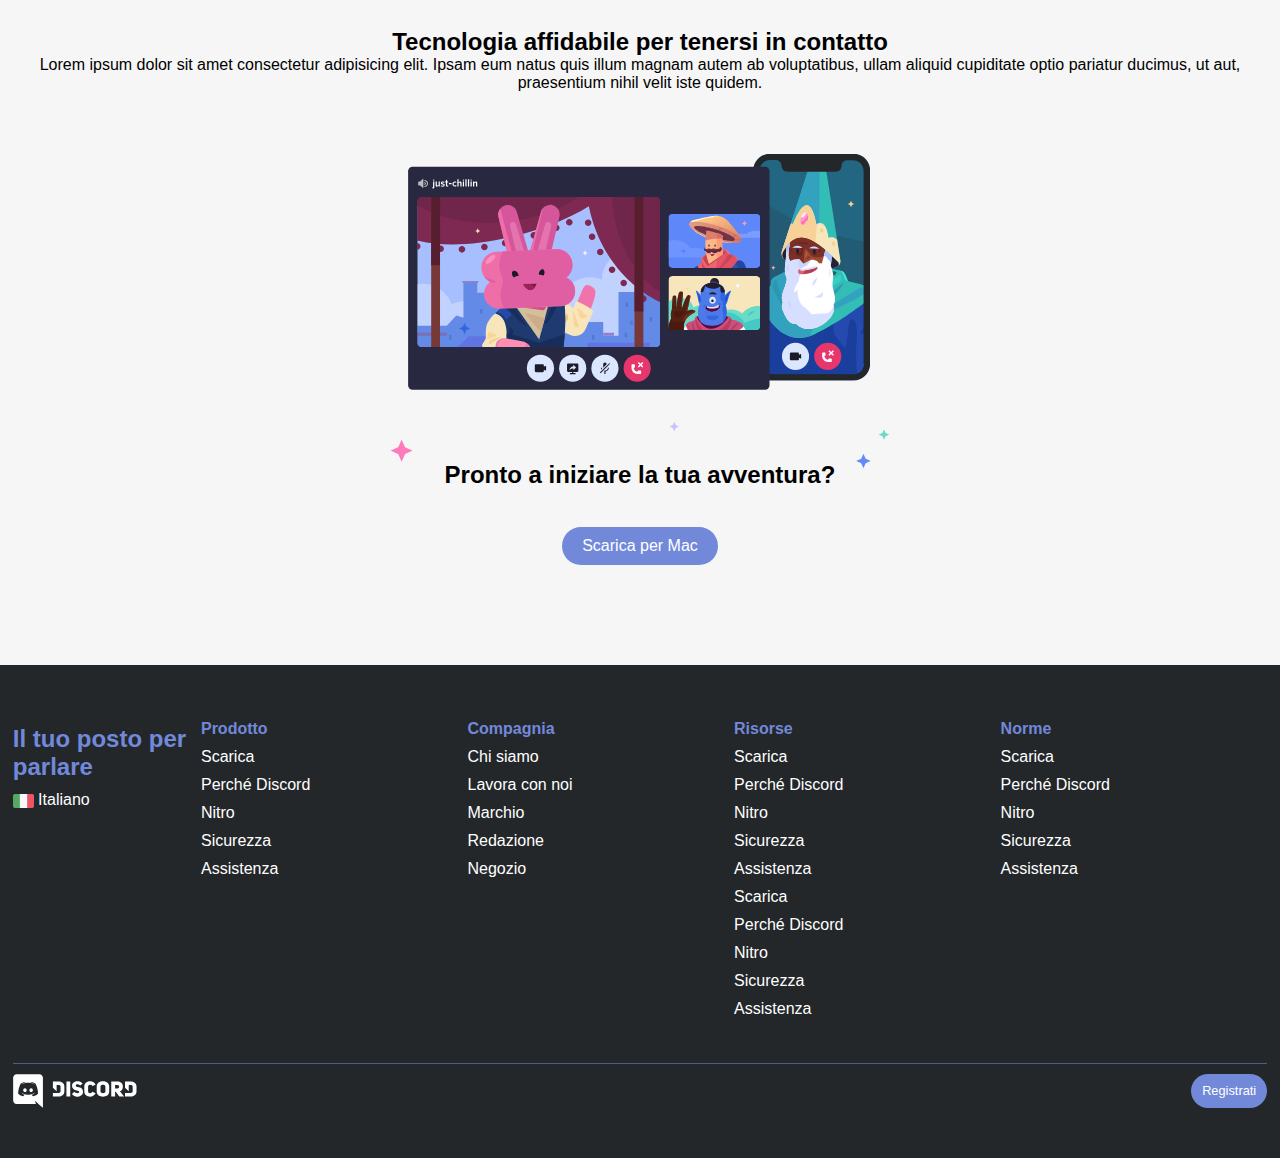
==== commit 71b49905: "[add]: contents in main sections; [fix]: main" ====
--- a/index.html
+++ b/index.html
@@ -87,8 +87,13 @@
           </div>
 
           <div class="text-box">
-            <h2>Un luogo a invito con tutto lo spazio necessario per parlare</h2>
-            <p>Lorem ipsum dolor sit amet consectetur adipisicing elit. Velit atque iste tempora minus dolorum laborum, dicta voluptatibus! Sunt cum, ut illo veniam et ratione! Eos, placeat. Officia possimus doloremque iste.</p>
+            <div class="text-container">
+              <h2>Un luogo a invito con tutto lo spazio necessario per parlare</h2>
+              <p>
+                I server Discord sono organizzati in canali tematici in cui puoi collaborare, condividere o semplicemente parlare della tua giornata senza intasare una chat di gruppo.
+              </p>
+            </div>
+            
           </div>
 
         </div>
@@ -100,14 +105,19 @@
       <section class="info-box">
         <div class="info-section container flexbox">
           
+          <div class="text-box">
+            <div class="text-container">
+              <h2>Dove trovarsi è facile</h2>
+              <p>
+                Mettiti comodo in un canale vocale quando hai tempo. Gli amici nel tuo server possono vedere che sei lì e unirsi istantaneamente senza dover chiamare.
+              </p>
+            </div>
+          </div>
+
           <div class="img-box">
             <img src="assets/img/item2.svg" alt="">
           </div>
 
-          <div class="text-box">
-            <h2>Dove trovarsi è facile</h2>
-            <p>Lorem ipsum dolor sit amet consectetur adipisicing elit. Velit atque iste tempora minus dolorum laborum, dicta voluptatibus! Sunt cum, ut illo veniam et ratione! Eos, placeat. Officia possimus doloremque iste.</p>
-          </div>
 
         </div>
         
@@ -123,8 +133,11 @@
           </div>
 
           <div class="text-box">
-            <h2>Un luogo a invito con tutto lo spazio necessario per parlare</h2>
-            <p>Lorem ipsum dolor sit amet consectetur adipisicing elit. Velit atque iste tempora minus dolorum laborum, dicta voluptatibus! Sunt cum, ut illo veniam et ratione! Eos, placeat. Officia possimus doloremque iste.</p>
+            <div class="text-container">
+              
+              <h2>Da pochi a un fandom</h2>
+              <p>Lorem ipsum dolor sit amet consectetur adipisicing elit. Velit atque iste tempora minus dolorum laborum, dicta voluptatibus! Sunt cum, ut illo veniam et ratione! Eos, placeat. Officia possimus doloremque iste.</p>
+            </div>
           </div>
 
         </div>
@@ -145,7 +158,9 @@
           </div>
 
           <div class="cta">
-            <h2>Pronto a iniziare la tua avventura?</h2>
+            <div class="container">
+              <h2>Pronto a iniziare la tua avventura?</h2>
+            </div>
           </div>
           
           <div class="button big-btn" id="main-download">
--- a/assets/css/style.css
+++ b/assets/css/style.css
@@ -85,14 +85,6 @@
   color: black;
 }
 
-.text-box > h2 {
-  padding-bottom: 20px;
-}
-
-.text-box > p {
-  line-height: 1,5;
-}
-
 .top-bar .nav a:hover {
   color: white;
   text-decoration: underline;
@@ -148,30 +140,39 @@
 
 /* MAIN */
 
+.main-center {
+  flex-direction: column;
+}
+
 .info-section {
   padding: 40px 0;
-  /* align-items: center;
-  justify-content: center; */
 }
 
 .info-box .img-box {
   width: 60%;
-  padding-left: 100px;
-  
+  text-align: right;
 }
 
 .info-box .img-box img{
-  width: 50%;
+  height: 300px;
 }
 
 .info-box .text-box {
   width: 40%;
   height: 100%;
-  padding-right: 255px;
-}
-
-.main-center {
-  flex-direction: column;
+}
+
+.text-container {
+  width: 315px;
+}
+
+.text-container > h2 {
+  padding-bottom: 20px;
+  font-size: 2.2rem;
+}
+
+.text-container > p {
+  line-height: 1.5;
 }
 
 .info-box .special {
@@ -179,19 +180,17 @@
   align-items: center;
 }
 
-
 .main-center .info-box:nth-child(even){
   background-color: #F6F6F6;;
 }
 
-.main-center .info-box:nth-child(even) .info-section {
-  flex-direction: row-reverse;
+.main-center .info-box:nth-child(2) .info-section .img-box {
+  text-align: left;
 }
 
 .special .text-box {
   text-align: center;
   width: 100%;
-  padding-right: 0;
 }
 
 .special .img-box {
@@ -204,6 +203,12 @@
 
 .cta {
   padding: 50px 0;
+  background-image: url(../img/stars.svg);
+  background-size: contain;
+  background-repeat: no-repeat;
+  width: 500px;
+  text-align: center;
+  line-height: 5px;
 } 
 
 #main-download {
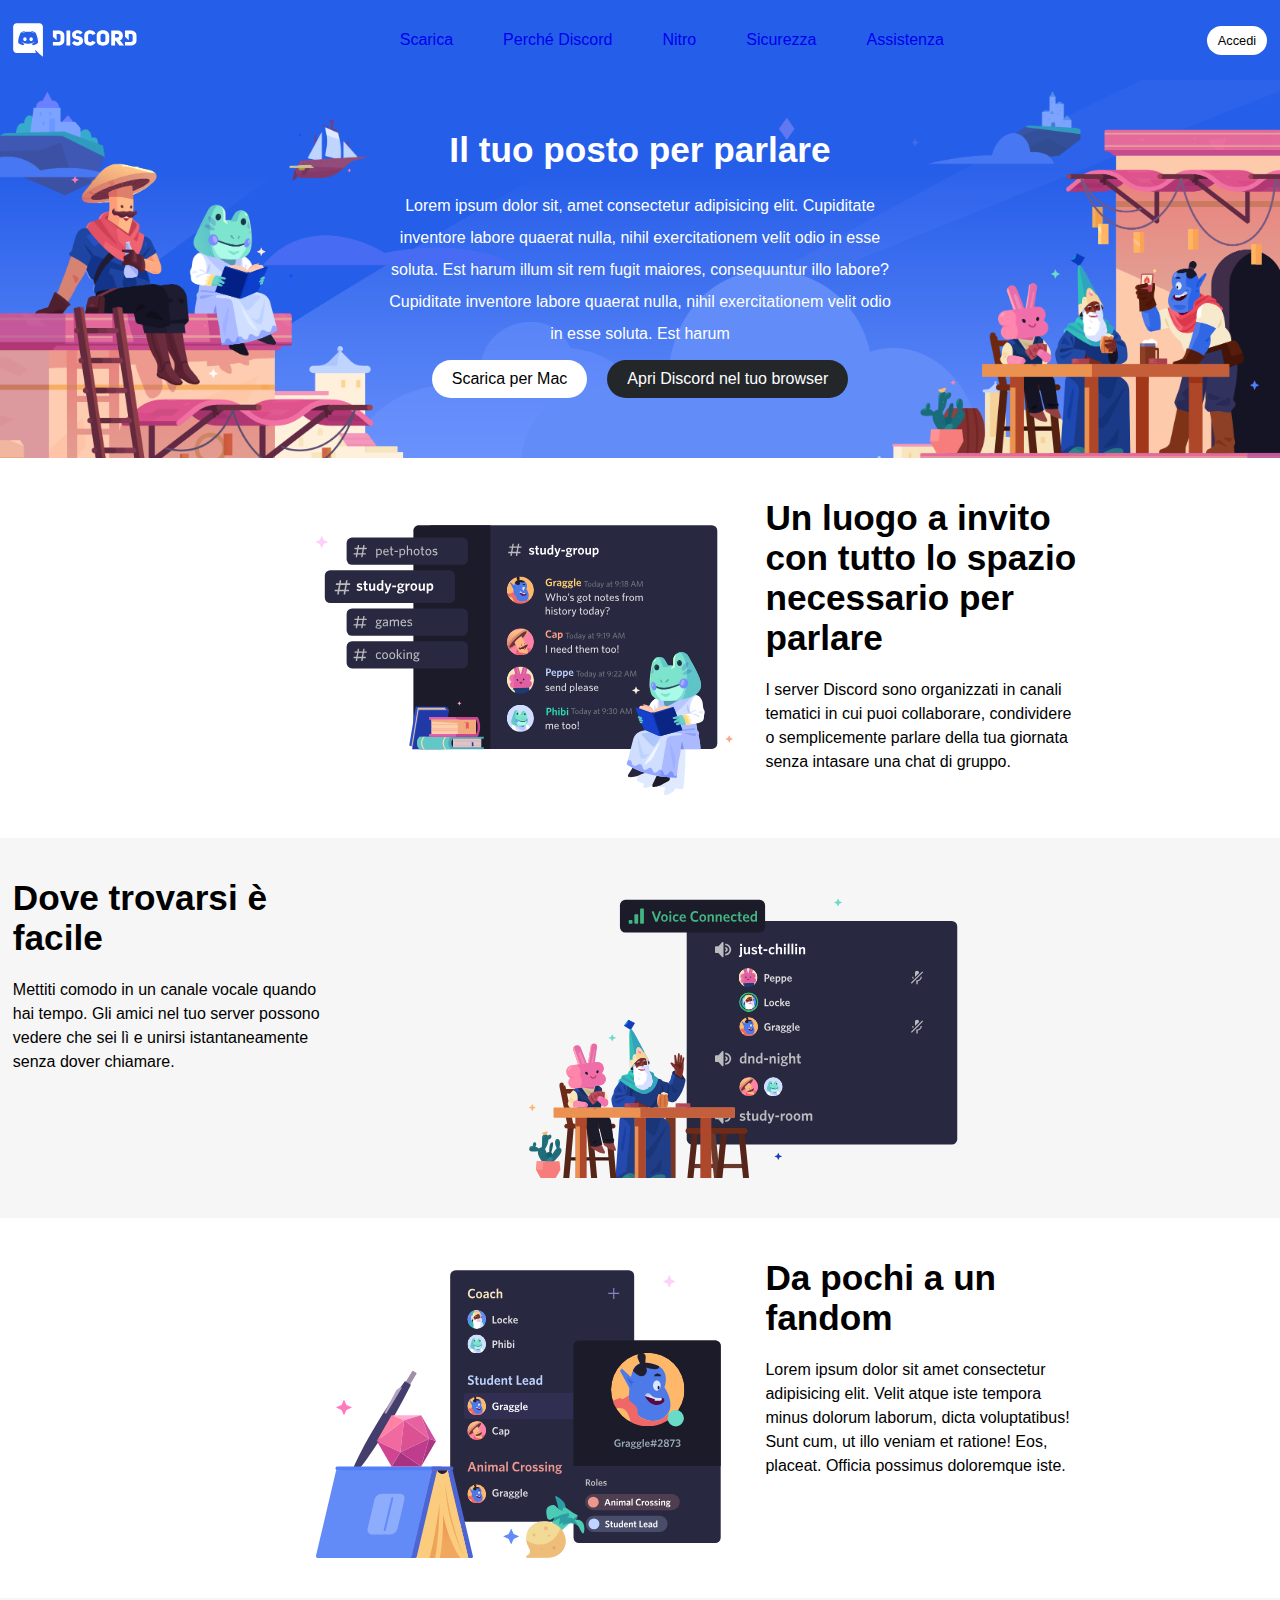
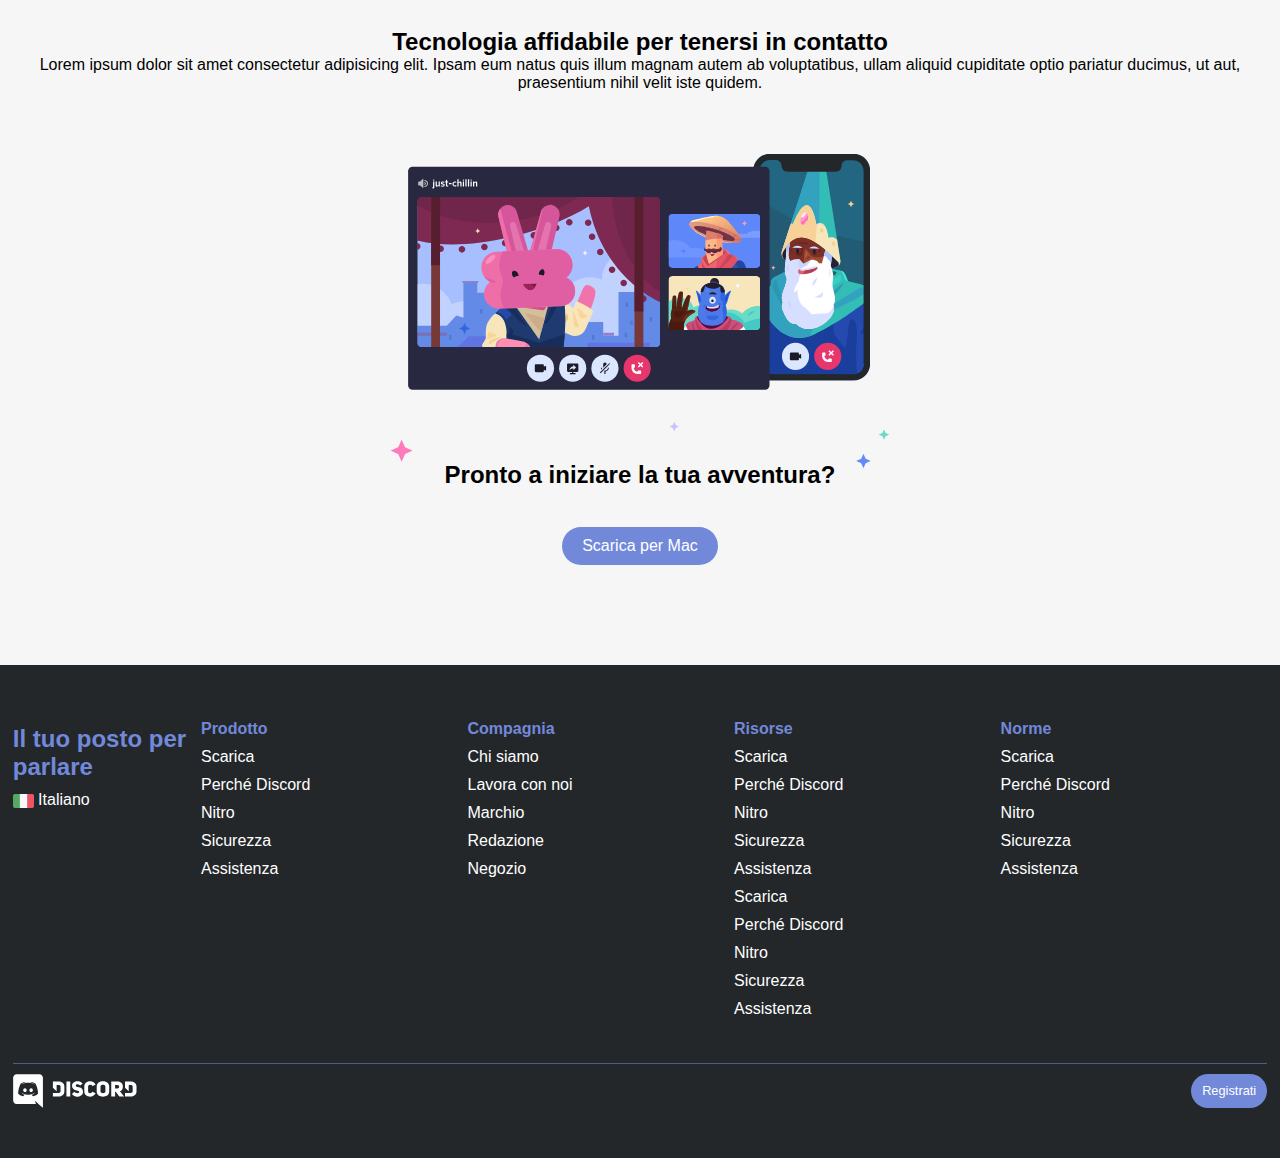
==== commit 291fe240: "[fix]: bg-img jumbotron, buttons" ====
--- a/index.html
+++ b/index.html
@@ -58,8 +58,9 @@
         <ul class="download flexbox">
           <li>
             <div class="button big-btn" id="top-mac-download">
-              <a href="#"><i class="fa-solid fa-down-long"></i> Scarica per Mac</a>
-
+              <a href="#">
+                <i class="fa-solid fa-down-long"></i> Scarica per Mac
+              </a>
             </div>
           </li>
           
--- a/assets/css/style.css
+++ b/assets/css/style.css
@@ -55,7 +55,6 @@
 
 header {
   background-color: #255EE9;
-  /* CANCELLA L'ALTEZZA E BORDER */
   height: 80px; 
 }
 
@@ -71,14 +70,14 @@
 }
 
 .button {
-  padding: 7px 11px;
   border-radius: 20px;
   background-color: white;
-  /* display: inline-block; */
+  display: inline-block;
 }
 
 .button.small-btn {
   font-size: 0.8rem;
+  padding: 7px 11px;
 }
 
 .button a {
@@ -98,12 +97,16 @@
 
 .jumbotron {
   padding: 50px 0;
+  background-position: center;
   background-image: url(../img/jumbo.png);
   background-size: cover;
   background-repeat: no-repeat;
+  width: 100%;
   color: white;
   text-align: center;
-}
+  /* height: 400px; */
+}
+
 
 .jumbotron .container {
   width: 40%;
@@ -126,8 +129,10 @@
   padding: 10px;
 }
 
-.button.big-btn {
+
+.button.big-btn a {
   padding: 10px 20px;
+  display: inline-block;
 }
 
 #link-web-app {
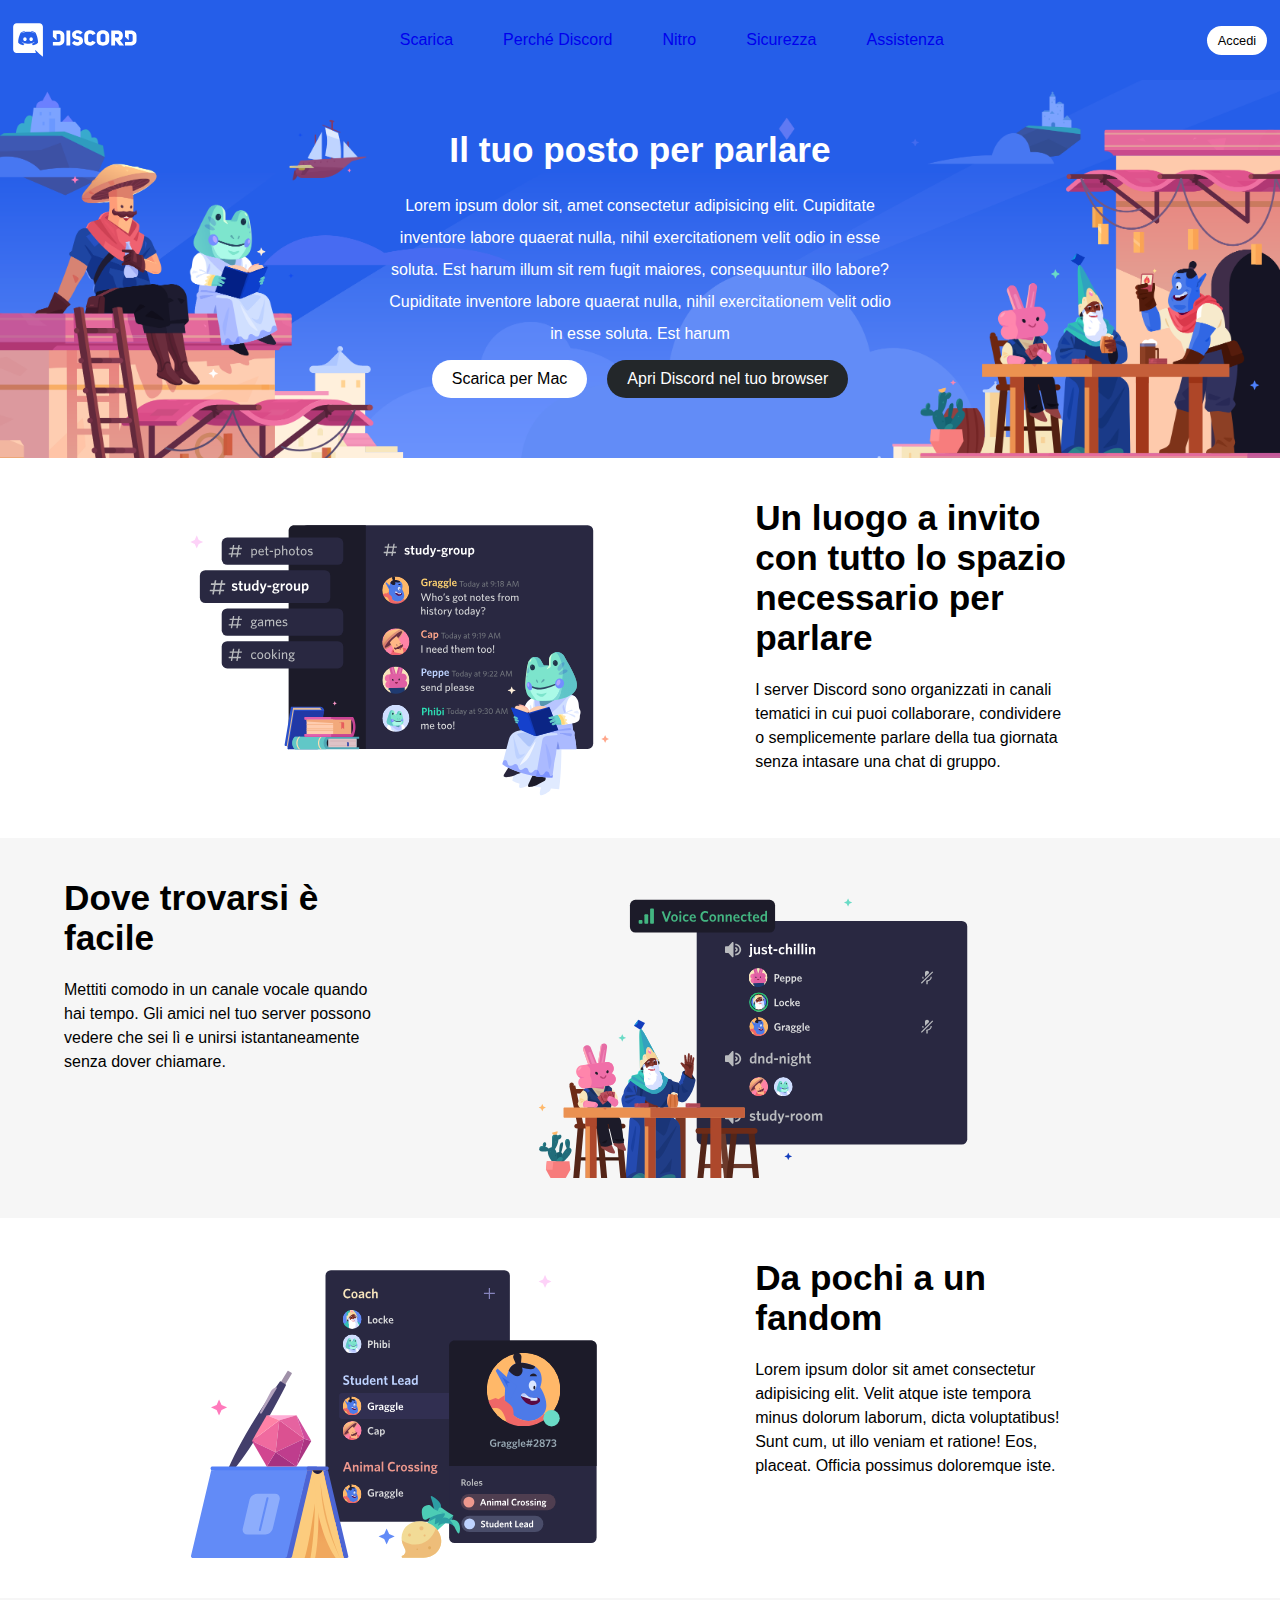
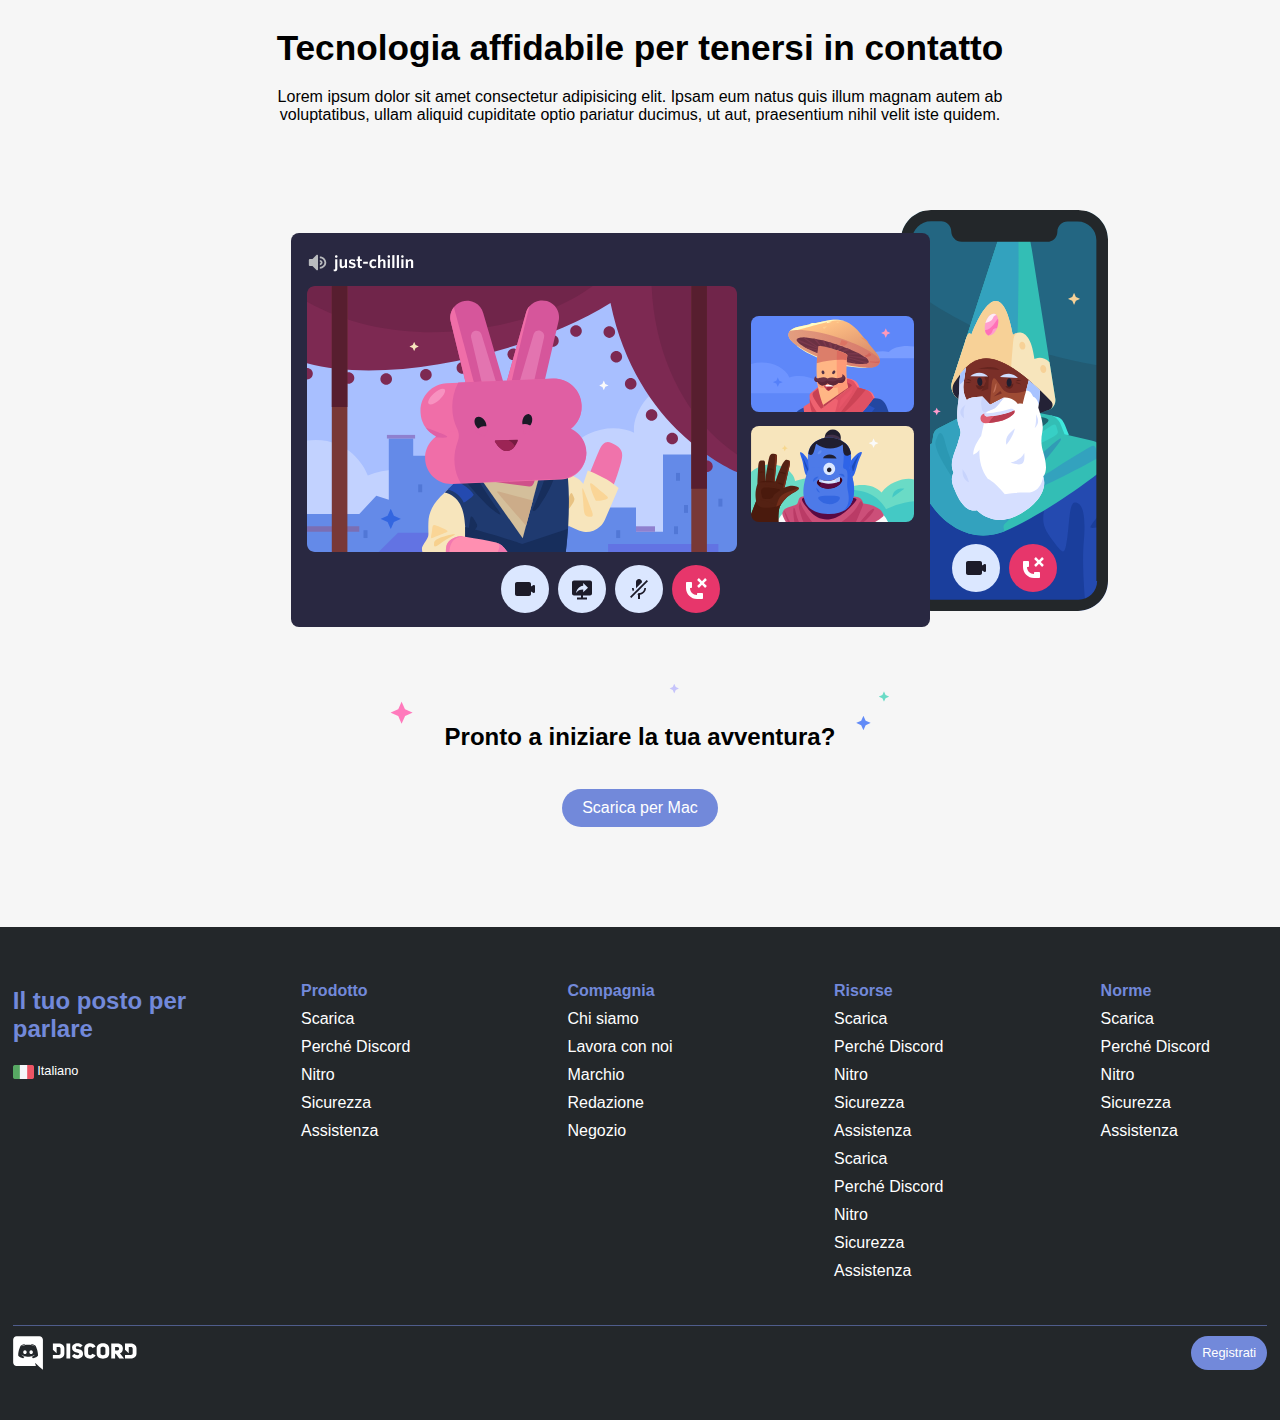
==== commit 359ecf2b: "[add]: fixed pos. header" ====
--- a/index.html
+++ b/index.html
@@ -146,7 +146,7 @@
       </section>
       <!-- /INFO 3 -->
       
-      <!-- INFO 4 COLUMN GROW -->
+      <!-- INFO 4 COLUMN -->
       <section class="info-box">
         <div class="special container flexbox">
           <div class="text-box">
--- a/assets/css/style.css
+++ b/assets/css/style.css
@@ -9,6 +9,10 @@
   background-color: #fff;
 }
 
+main {
+  padding-top: 80px;
+}
+
 a {
   text-decoration: none;
 }
@@ -56,6 +60,10 @@
 header {
   background-color: #255EE9;
   height: 80px; 
+  position: fixed;
+  width: 100%;
+  /* top: 0; */
+  /* bottom: auto; */
 }
 
 header .top-bar {
@@ -150,17 +158,20 @@
 }
 
 .info-section {
+  width: 90%;
   padding: 40px 0;
 }
 
 .info-box .img-box {
   width: 60%;
-  text-align: right;
-}
-
-.info-box .img-box img{
+  text-align: center;
+}
+
+.info-box .img-box img {
   height: 300px;
 }
+
+
 
 .info-box .text-box {
   width: 40%;
@@ -171,7 +182,8 @@
   width: 315px;
 }
 
-.text-container > h2 {
+.text-container > h2,
+.special .text-box > h2 {
   padding-bottom: 20px;
   font-size: 2.2rem;
 }
@@ -179,10 +191,13 @@
 .text-container > p {
   line-height: 1.5;
 }
+
+/* ULTIMA SEZIONE SPECIAL */
 
 .info-box .special {
   flex-direction: column;
   align-items: center;
+  padding-bottom: 100px;
 }
 
 .main-center .info-box:nth-child(even){
@@ -196,6 +211,8 @@
 .special .text-box {
   text-align: center;
   width: 100%;
+  max-width: 750px;
+  padding: 30px 0;
 }
 
 .special .img-box {
@@ -203,7 +220,7 @@
 }
 
 .special .img-box img {
-  width: 100%;  
+  height: 100%;  
 }
 
 .cta {
@@ -223,14 +240,8 @@
 #main-download a {
   color: white;
 }
-
-.info-box .special .text-box {
-  padding: 30px 0;
-}
-
-.special {
-  padding-bottom: 100px;
-}
+/* /ULTIMA SEZIONE SPECIAL */
+
 
 /* FOOTER */
 
@@ -247,7 +258,8 @@
 
 footer span {
   display: inline-block;
-  padding: 10px 0;
+  padding: 20px 0;
+  font-size: 0.8rem;
 }
 
 /* FOOTER TOP */
@@ -264,6 +276,10 @@
 .footer-top .dida {
   width: 15%;
   padding-top: 10px;
+}
+
+.footer-top .dida span i {
+  font-size: 0.7rem;
 }
 
 .footer-top .menu {
@@ -287,7 +303,7 @@
 }
 
 .menu ul li {
-  padding: 5px 0;
+  padding: 5px 0 5px 100px;
 }
 
 .menu li:first-child {
